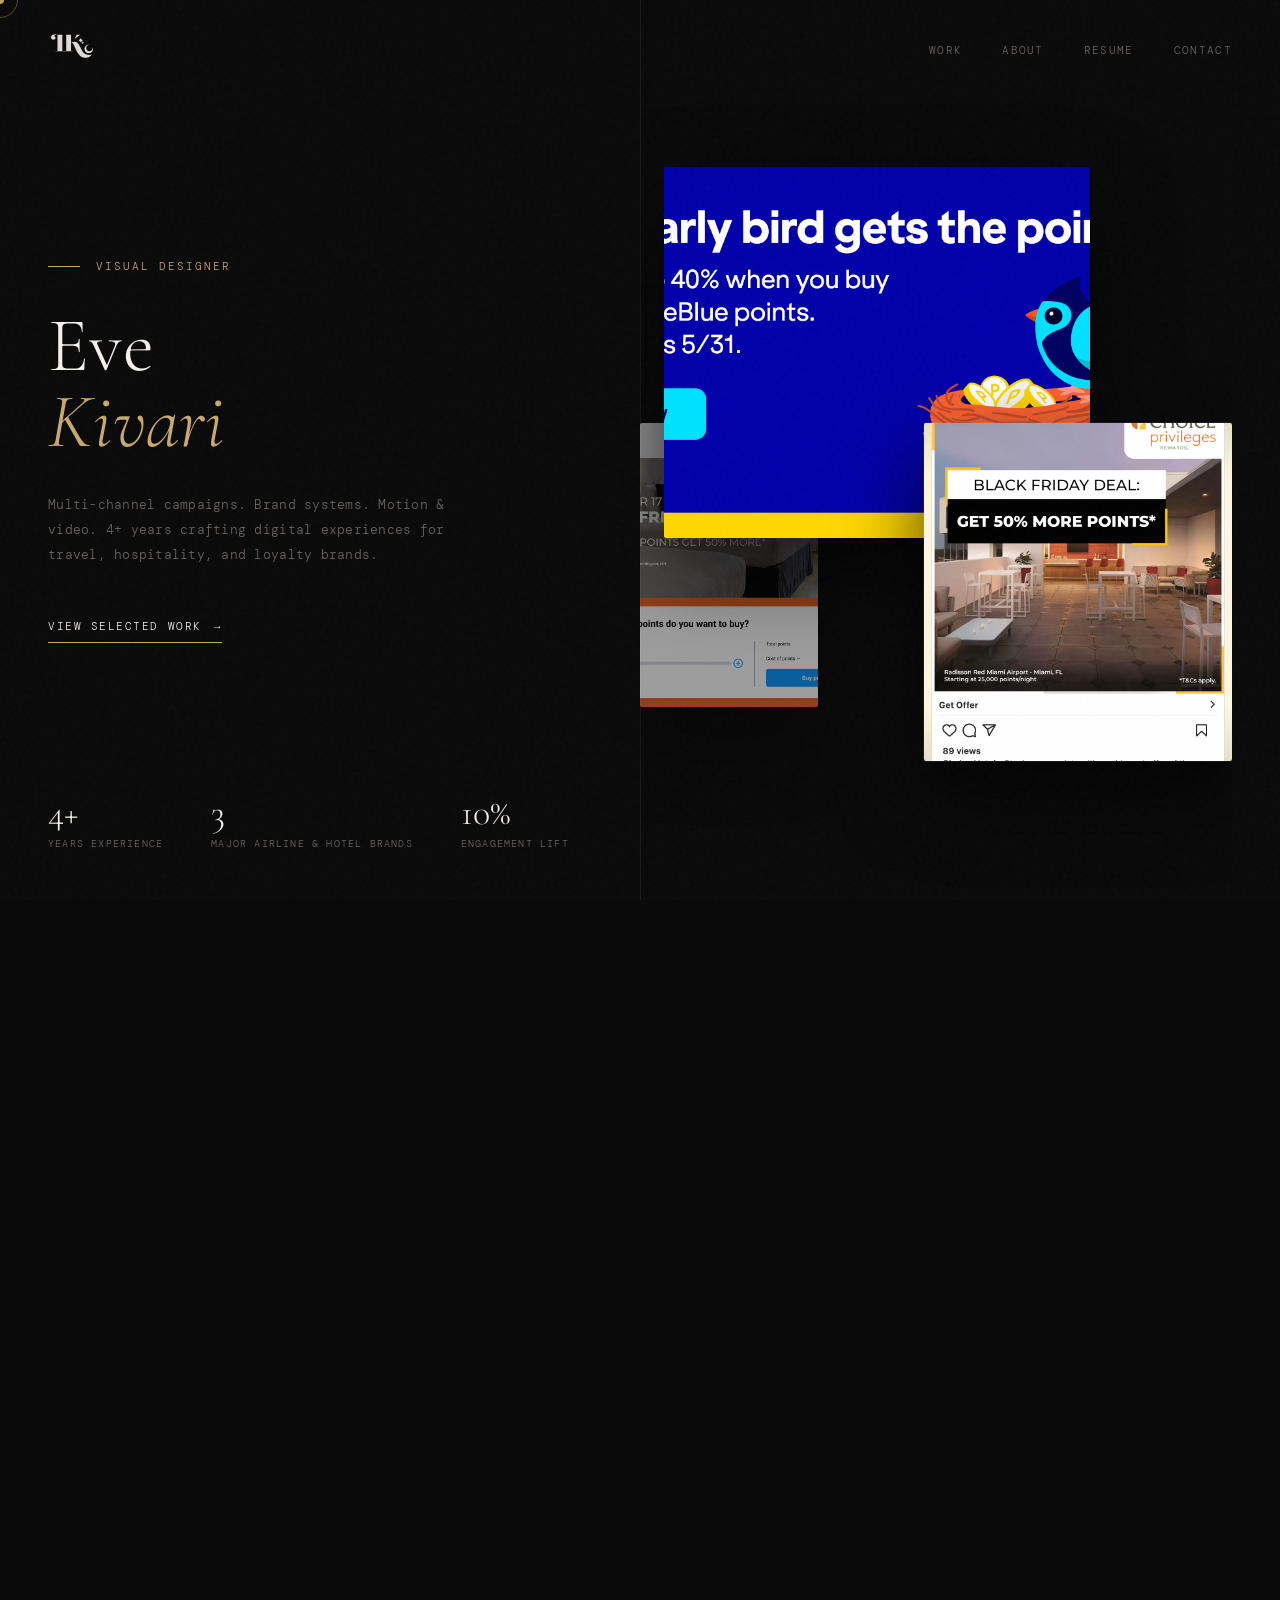
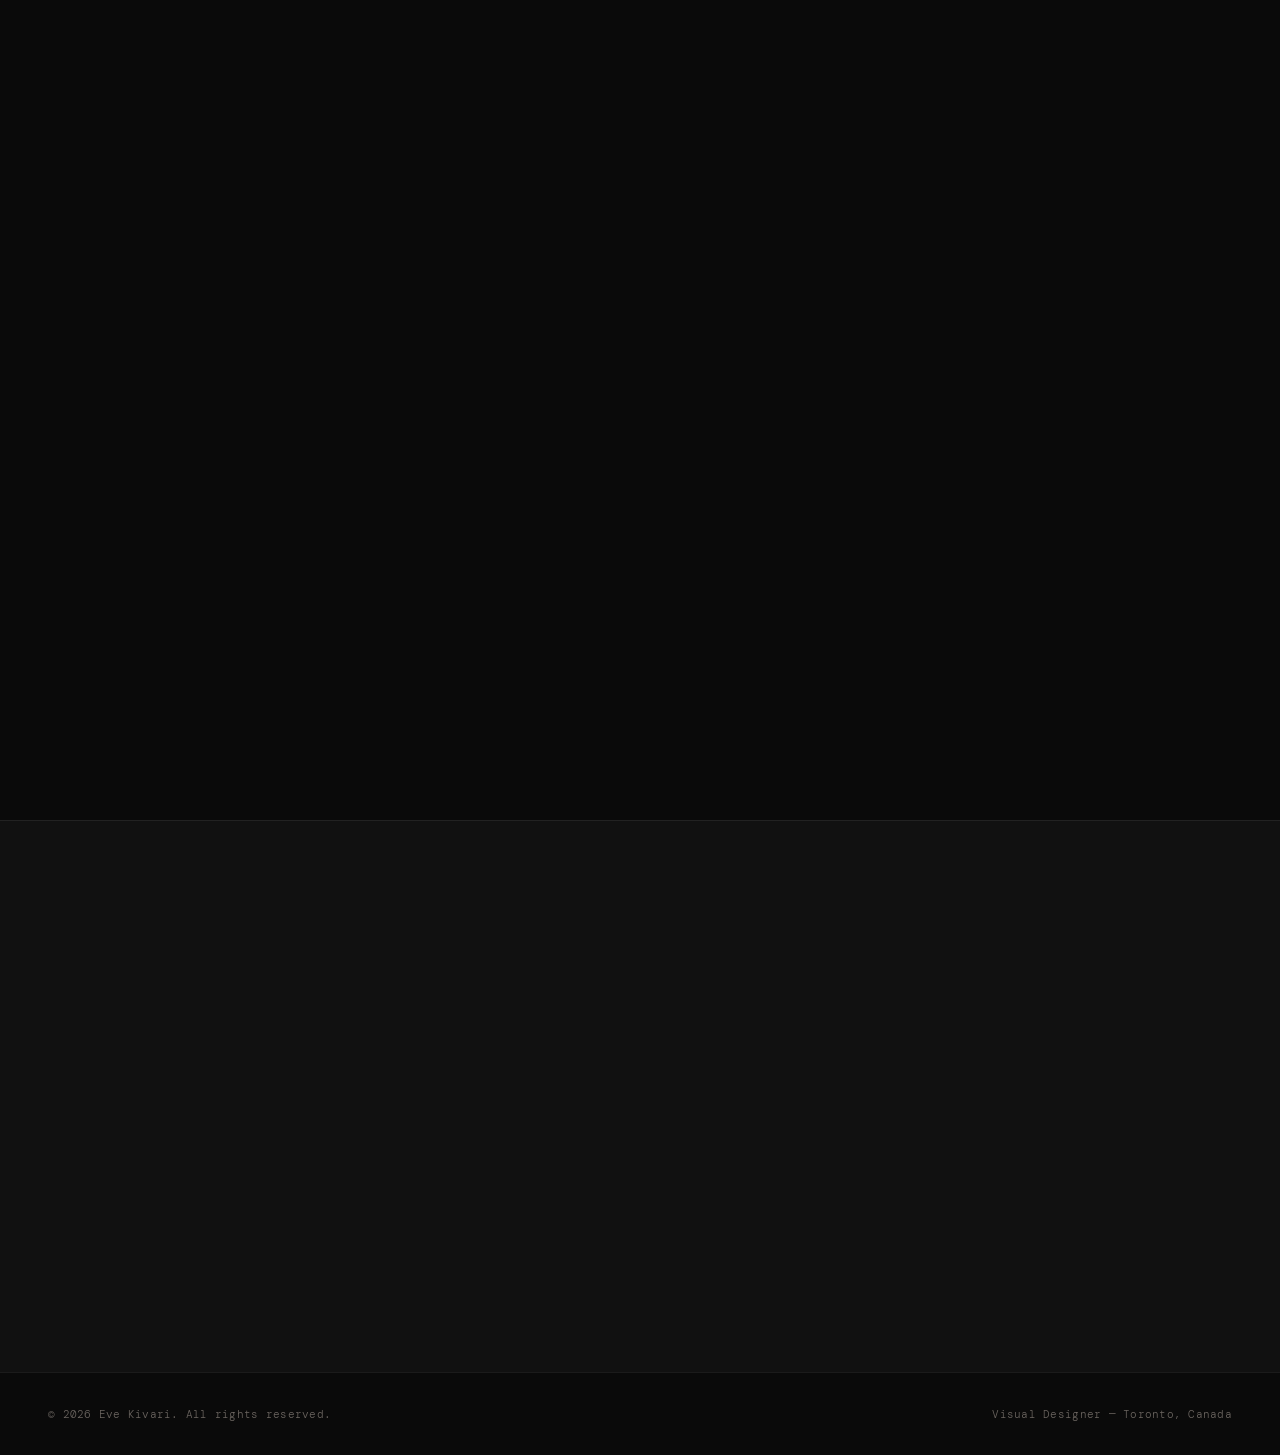
==== index.html @ 000a3c20 "Add files via upload" ====
<!DOCTYPE html>
<html lang="en">
<head>
  <meta charset="UTF-8" />
  <meta name="viewport" content="width=device-width, initial-scale=1.0" />
  <title>Eve Kivari — Visual Designer</title>
  <link rel="preconnect" href="https://fonts.googleapis.com" />
  <link rel="preconnect" href="https://fonts.gstatic.com" crossorigin />
  <link href="https://fonts.googleapis.com/css2?family=Cormorant+Garamond:ital,wght@0,300;0,400;0,600;1,300;1,400&family=DM+Mono:wght@300;400&display=swap" rel="stylesheet" />

  <style>
    /* ── RESET & TOKENS ─────────────────────────────────── */
    *, *::before, *::after { box-sizing: border-box; margin: 0; padding: 0; }

    :root {
      --bg:        #0a0a0a;
      --surface:   #111111;
      --surface2:  #161616;
      --border:    rgba(255,255,255,0.07);
      --text:      #e8e2d9;
      --muted:     #6b6560;
      --accent:    #c9a96e;
      --accent2:   #7c9e8f;
      --white:     #f5f0eb;

      --f-display: 'Cormorant Garamond', Georgia, serif;
      --f-mono:    'DM Mono', monospace;

      --ease-out:  cubic-bezier(0.16, 1, 0.3, 1);
    }

    html { scroll-behavior: smooth; }

    body {
      background: var(--bg);
      color: var(--text);
      font-family: var(--f-mono);
      font-size: 13px;
      font-weight: 300;
      line-height: 1.7;
      letter-spacing: 0.02em;
      overflow-x: hidden;
      cursor: none;
    }

    /* ── CUSTOM CURSOR ──────────────────────────────────── */
    .cursor {
      position: fixed;
      width: 8px; height: 8px;
      background: var(--accent);
      border-radius: 50%;
      pointer-events: none;
      z-index: 9999;
      transform: translate(-50%, -50%);
      transition: transform 0.1s, width 0.3s var(--ease-out), height 0.3s var(--ease-out), background 0.3s;
      mix-blend-mode: difference;
    }
    .cursor-ring {
      position: fixed;
      width: 36px; height: 36px;
      border: 1px solid rgba(201,169,110,0.4);
      border-radius: 50%;
      pointer-events: none;
      z-index: 9998;
      transform: translate(-50%, -50%);
      transition: transform 0.18s var(--ease-out), width 0.4s var(--ease-out), height 0.4s var(--ease-out), opacity 0.3s;
    }
    body:has(a:hover) .cursor { width: 14px; height: 14px; }
    body:has(a:hover) .cursor-ring { width: 52px; height: 52px; opacity: 0.6; }

    /* ── NOISE OVERLAY ──────────────────────────────────── */
    body::before {
      content: '';
      position: fixed;
      inset: 0;
      background-image: url("data:image/svg+xml,%3Csvg viewBox='0 0 256 256' xmlns='http://www.w3.org/2000/svg'%3E%3Cfilter id='noise'%3E%3CfeTurbulence type='fractalNoise' baseFrequency='0.9' numOctaves='4' stitchTiles='stitch'/%3E%3C/filter%3E%3Crect width='100%25' height='100%25' filter='url(%23noise)' opacity='1'/%3E%3C/svg%3E");
      opacity: 0.025;
      pointer-events: none;
      z-index: 9990;
    }

    /* ── NAV ────────────────────────────────────────────── */
    nav {
      position: fixed;
      top: 0; left: 0; right: 0;
      z-index: 100;
      display: flex;
      align-items: center;
      justify-content: space-between;
      padding: 28px 48px;
      mix-blend-mode: normal;
      transition: background 0.4s, padding 0.4s;
    }
    nav.scrolled {
      background: rgba(10,10,10,0.9);
      backdrop-filter: blur(12px);
      padding: 18px 48px;
      border-bottom: 1px solid var(--border);
    }

    .nav-logo svg {
      height: 36px;
      width: auto;
      fill: var(--white);
      opacity: 0.9;
      transition: opacity 0.3s;
    }
    .nav-logo:hover svg { opacity: 1; }

    .nav-links {
      display: flex;
      gap: 40px;
      list-style: none;
    }
    .nav-links a {
      color: var(--muted);
      text-decoration: none;
      font-size: 11px;
      letter-spacing: 0.12em;
      text-transform: uppercase;
      transition: color 0.3s;
    }
    .nav-links a:hover { color: var(--white); }

    /* ── HERO ───────────────────────────────────────────── */
    #hero {
      min-height: 100vh;
      display: grid;
      grid-template-columns: 1fr 1fr;
      align-items: center;
      padding: 0 48px;
      position: relative;
      overflow: hidden;
    }

    .hero-bg-line {
      position: absolute;
      top: 0; bottom: 0;
      left: 50%;
      width: 1px;
      background: var(--border);
    }

    .hero-left {
      padding-right: 80px;
      opacity: 0;
      transform: translateY(30px);
      animation: fadeUp 1s var(--ease-out) 0.3s forwards;
    }

    .hero-eyebrow {
      font-size: 11px;
      letter-spacing: 0.18em;
      text-transform: uppercase;
      color: var(--accent);
      margin-bottom: 32px;
      display: flex;
      align-items: center;
      gap: 16px;
    }
    .hero-eyebrow::before {
      content: '';
      display: block;
      width: 32px;
      height: 1px;
      background: var(--accent);
    }

    h1 {
      font-family: var(--f-display);
      font-size: clamp(56px, 6vw, 88px);
      font-weight: 300;
      line-height: 1.0;
      color: var(--white);
      margin-bottom: 32px;
    }
    h1 em {
      font-style: italic;
      color: var(--accent);
    }

    .hero-desc {
      color: var(--muted);
      max-width: 400px;
      line-height: 1.9;
      margin-bottom: 48px;
    }

    .hero-cta {
      display: inline-flex;
      align-items: center;
      gap: 12px;
      color: var(--white);
      text-decoration: none;
      font-size: 11px;
      letter-spacing: 0.14em;
      text-transform: uppercase;
      border-bottom: 1px solid var(--accent);
      padding-bottom: 6px;
      transition: gap 0.3s, color 0.3s;
    }
    .hero-cta:hover { gap: 20px; color: var(--accent); }
    .hero-cta::after { content: '→'; }

    .hero-right {
      position: relative;
      height: 100vh;
      display: flex;
      align-items: center;
      justify-content: center;
      overflow: hidden;
      opacity: 0;
      animation: fadeIn 1.4s var(--ease-out) 0.6s forwards;
    }

    .hero-image-stack {
      position: relative;
      width: 100%;
      height: 75vh;
    }
    .hero-image-stack img {
      position: absolute;
      border-radius: 2px;
      object-fit: cover;
      box-shadow: 0 32px 80px rgba(0,0,0,0.7);
    }
    .hero-img-1 {
      width: 72%;
      height: 55%;
      top: 8%;
      left: 4%;
      z-index: 2;
    }
    .hero-img-2 {
      width: 52%;
      height: 50%;
      bottom: 4%;
      right: 0;
      z-index: 3;
      outline: 1px solid var(--border);
    }
    .hero-img-3 {
      width: 30%;
      height: 42%;
      bottom: 12%;
      left: 0;
      z-index: 1;
      opacity: 0.6;
    }

    .hero-stat {
      position: absolute;
      bottom: 48px;
      left: 48px;
      display: flex;
      gap: 48px;
      opacity: 0;
      animation: fadeUp 1s var(--ease-out) 1s forwards;
    }
    .stat-item {}
    .stat-num {
      font-family: var(--f-display);
      font-size: 36px;
      font-weight: 300;
      color: var(--white);
      line-height: 1;
    }
    .stat-label {
      font-size: 10px;
      letter-spacing: 0.12em;
      text-transform: uppercase;
      color: var(--muted);
      margin-top: 4px;
    }

    /* ── SECTION BASE ───────────────────────────────────── */
    section { padding: 120px 48px; }

    .section-header {
      display: flex;
      align-items: baseline;
      gap: 24px;
      margin-bottom: 80px;
    }
    .section-num {
      font-size: 11px;
      color: var(--accent);
      letter-spacing: 0.12em;
    }
    h2 {
      font-family: var(--f-display);
      font-size: clamp(36px, 4vw, 56px);
      font-weight: 300;
      color: var(--white);
      line-height: 1.1;
    }
    h2 em { font-style: italic; color: var(--muted); }

    /* ── WORK ───────────────────────────────────────────── */
    #work { background: var(--bg); }

    .project-grid {
      display: flex;
      flex-direction: column;
      gap: 2px;
    }

    .project-item {
      display: grid;
      grid-template-columns: 1fr 1fr;
      min-height: 85vh;
      position: relative;
      overflow: hidden;
      border: 1px solid var(--border);
      border-radius: 3px;
      background: var(--surface);
      transition: border-color 0.4s;
    }
    .project-item:hover { border-color: rgba(201,169,110,0.2); }
    .project-item.reverse { direction: rtl; }
    .project-item.reverse > * { direction: ltr; }

    .project-media {
      position: relative;
      overflow: hidden;
      background: #0d0d0d;
    }

    .project-media-inner {
      position: absolute;
      inset: 0;
      display: grid;
      grid-template-columns: 1fr 1fr;
      grid-template-rows: 1fr 1fr;
      gap: 2px;
      padding: 2px;
      transition: transform 0.8s var(--ease-out);
    }
    .project-item:hover .project-media-inner { transform: scale(1.02); }

    .project-media-inner img,
    .project-media-inner video {
      width: 100%;
      height: 100%;
      object-fit: cover;
      display: block;
    }

    .media-span {
      grid-column: span 2;
    }
    .media-tall {
      grid-row: span 2;
    }

    .project-info {
      padding: 64px;
      display: flex;
      flex-direction: column;
      justify-content: center;
    }

    .project-tag {
      font-size: 10px;
      letter-spacing: 0.16em;
      text-transform: uppercase;
      color: var(--accent);
      margin-bottom: 24px;
      display: flex;
      align-items: center;
      gap: 12px;
    }
    .project-tag::before {
      content: '';
      width: 20px;
      height: 1px;
      background: var(--accent);
    }

    h3 {
      font-family: var(--f-display);
      font-size: clamp(32px, 3.5vw, 52px);
      font-weight: 300;
      color: var(--white);
      line-height: 1.1;
      margin-bottom: 8px;
    }
    h3 em { font-style: italic; }

    .project-client {
      font-size: 11px;
      color: var(--muted);
      letter-spacing: 0.1em;
      text-transform: uppercase;
      margin-bottom: 32px;
    }

    .project-desc {
      color: var(--muted);
      line-height: 2;
      margin-bottom: 40px;
      max-width: 480px;
    }

    .project-pills {
      display: flex;
      flex-wrap: wrap;
      gap: 8px;
      margin-bottom: 40px;
    }
    .pill {
      font-size: 10px;
      letter-spacing: 0.1em;
      text-transform: uppercase;
      padding: 6px 14px;
      border: 1px solid var(--border);
      border-radius: 100px;
      color: var(--muted);
    }

    .project-result {
      display: inline-block;
      padding: 18px 24px;
      background: rgba(201,169,110,0.06);
      border-left: 2px solid var(--accent);
      border-radius: 0 2px 2px 0;
    }
    .project-result-num {
      font-family: var(--f-display);
      font-size: 28px;
      font-weight: 300;
      color: var(--accent);
      line-height: 1;
    }
    .project-result-label {
      font-size: 10px;
      letter-spacing: 0.1em;
      text-transform: uppercase;
      color: var(--muted);
      margin-top: 4px;
    }

    /* Video project layout */
    .project-item.video-project .project-media-inner {
      grid-template-columns: 1fr;
      grid-template-rows: 1fr;
    }
    .project-item.video-project video {
      width: 100%;
      height: 100%;
      object-fit: cover;
    }

    /* ── ABOUT ──────────────────────────────────────────── */
    #about {
      background: var(--surface);
      border-top: 1px solid var(--border);
      border-bottom: 1px solid var(--border);
    }

    .about-grid {
      display: grid;
      grid-template-columns: 1fr 1fr;
      gap: 80px;
      align-items: start;
    }

    .about-text p {
      color: var(--muted);
      line-height: 2.1;
      margin-bottom: 20px;
    }
    .about-text p:first-of-type {
      font-family: var(--f-display);
      font-size: 22px;
      font-weight: 300;
      color: var(--text);
      line-height: 1.7;
    }

    .about-right {}

    .skills-grid {
      display: grid;
      grid-template-columns: 1fr 1fr;
      gap: 1px;
      border: 1px solid var(--border);
      border-radius: 3px;
      overflow: hidden;
      margin-bottom: 48px;
    }
    .skill-cell {
      padding: 20px 24px;
      background: var(--surface2);
      font-size: 11px;
      letter-spacing: 0.08em;
      color: var(--muted);
      border-right: 1px solid var(--border);
      border-bottom: 1px solid var(--border);
      transition: background 0.3s, color 0.3s;
    }
    .skill-cell:hover { background: var(--bg); color: var(--text); }
    .skill-cell strong {
      display: block;
      color: var(--text);
      margin-bottom: 4px;
      font-weight: 400;
    }

    .contact-strip {
      padding: 32px;
      background: var(--surface2);
      border: 1px solid var(--border);
      border-radius: 3px;
      display: flex;
      align-items: center;
      justify-content: space-between;
    }
    .contact-strip-label {
      font-size: 10px;
      letter-spacing: 0.14em;
      text-transform: uppercase;
      color: var(--muted);
      margin-bottom: 6px;
    }
    .contact-strip-value {
      color: var(--white);
      font-size: 13px;
    }
    .contact-strip a {
      color: var(--accent);
      text-decoration: none;
      font-size: 11px;
      letter-spacing: 0.1em;
      text-transform: uppercase;
      border-bottom: 1px solid transparent;
      transition: border-color 0.3s;
    }
    .contact-strip a:hover { border-color: var(--accent); }

    /* ── RESUME ─────────────────────────────────────────── */
    #resume {
      background: var(--bg);
    }

    .resume-grid {
      display: grid;
      grid-template-columns: 1fr 2fr;
      gap: 80px;
    }

    .resume-sidebar {}
    .resume-sidebar-section {
      margin-bottom: 48px;
    }
    .resume-sidebar-title {
      font-size: 10px;
      letter-spacing: 0.16em;
      text-transform: uppercase;
      color: var(--accent);
      margin-bottom: 20px;
      padding-bottom: 12px;
      border-bottom: 1px solid var(--border);
    }
    .resume-skill-list {
      list-style: none;
      display: flex;
      flex-direction: column;
      gap: 10px;
    }
    .resume-skill-list li {
      color: var(--muted);
      font-size: 12px;
      display: flex;
      align-items: center;
      gap: 12px;
    }
    .resume-skill-list li::before {
      content: '';
      width: 16px;
      height: 1px;
      background: var(--border);
      flex-shrink: 0;
    }

    .resume-main {}
    .resume-job {
      padding-bottom: 48px;
      margin-bottom: 48px;
      border-bottom: 1px solid var(--border);
    }
    .resume-job:last-child {
      border-bottom: none;
      margin-bottom: 0;
    }
    .resume-job-header {
      display: flex;
      justify-content: space-between;
      align-items: baseline;
      margin-bottom: 6px;
    }
    .resume-company {
      font-family: var(--f-display);
      font-size: 22px;
      font-weight: 300;
      color: var(--white);
    }
    .resume-date {
      font-size: 10px;
      color: var(--muted);
      letter-spacing: 0.1em;
    }
    .resume-role {
      font-size: 11px;
      letter-spacing: 0.1em;
      text-transform: uppercase;
      color: var(--accent);
      margin-bottom: 20px;
    }
    .resume-bullets {
      list-style: none;
      display: flex;
      flex-direction: column;
      gap: 10px;
    }
    .resume-bullets li {
      color: var(--muted);
      padding-left: 20px;
      position: relative;
      line-height: 1.8;
    }
    .resume-bullets li::before {
      content: '—';
      position: absolute;
      left: 0;
      color: var(--border);
    }

    /* ── CONTACT ────────────────────────────────────────── */
    #contact {
      background: var(--surface);
      border-top: 1px solid var(--border);
      text-align: center;
    }

    .contact-heading {
      font-family: var(--f-display);
      font-size: clamp(48px, 6vw, 96px);
      font-weight: 300;
      color: var(--white);
      line-height: 1.0;
      margin-bottom: 16px;
    }
    .contact-heading em {
      font-style: italic;
      color: var(--muted);
    }

    .contact-sub {
      color: var(--muted);
      margin-bottom: 56px;
      max-width: 480px;
      margin-left: auto;
      margin-right: auto;
    }

    .contact-email-btn {
      display: inline-flex;
      align-items: center;
      gap: 16px;
      padding: 20px 48px;
      background: transparent;
      border: 1px solid var(--border);
      border-radius: 2px;
      color: var(--white);
      text-decoration: none;
      font-family: var(--f-mono);
      font-size: 12px;
      letter-spacing: 0.12em;
      text-transform: uppercase;
      transition: background 0.3s, border-color 0.3s, gap 0.3s;
    }
    .contact-email-btn:hover {
      background: rgba(201,169,110,0.06);
      border-color: var(--accent);
      gap: 24px;
    }
    .contact-email-btn::after { content: '→'; color: var(--accent); }

    /* ── FOOTER ─────────────────────────────────────────── */
    footer {
      padding: 32px 48px;
      border-top: 1px solid var(--border);
      display: flex;
      align-items: center;
      justify-content: space-between;
    }
    footer p {
      font-size: 11px;
      color: var(--muted);
    }

    /* ── SCROLL REVEAL ──────────────────────────────────── */
    .reveal {
      opacity: 0;
      transform: translateY(24px);
      transition: opacity 0.8s var(--ease-out), transform 0.8s var(--ease-out);
    }
    .reveal.visible {
      opacity: 1;
      transform: none;
    }
    .reveal-delay-1 { transition-delay: 0.1s; }
    .reveal-delay-2 { transition-delay: 0.2s; }
    .reveal-delay-3 { transition-delay: 0.3s; }

    /* ── KEYFRAMES ──────────────────────────────────────── */
    @keyframes fadeUp {
      to { opacity: 1; transform: translateY(0); }
    }
    @keyframes fadeIn {
      to { opacity: 1; }
    }

    /* ── RESPONSIVE ─────────────────────────────────────── */
    @media (max-width: 900px) {
      nav { padding: 20px 24px; }
      nav.scrolled { padding: 14px 24px; }
      #hero { grid-template-columns: 1fr; padding: 120px 24px 60px; gap: 60px; }
      .hero-bg-line { display: none; }
      .hero-left { padding-right: 0; }
      .hero-right { height: 50vh; }
      .hero-stat { left: 24px; bottom: 24px; }
      section { padding: 80px 24px; }
      .project-item,
      .project-item.reverse { grid-template-columns: 1fr; direction: ltr; }
      .project-media { min-height: 50vw; }
      .project-info { padding: 40px 24px; }
      .about-grid { grid-template-columns: 1fr; gap: 48px; }
      .resume-grid { grid-template-columns: 1fr; gap: 48px; }
      footer { flex-direction: column; gap: 12px; text-align: center; }
    }
  </style>
</head>
<body>

  <!-- Cursor -->
  <div class="cursor" id="cursor"></div>
  <div class="cursor-ring" id="cursorRing"></div>

  <!-- Nav -->
  <nav id="nav">
    <a class="nav-logo" href="#hero" aria-label="Eve Kivari">
      <svg viewBox="0 0 1024 768" xmlns="http://www.w3.org/2000/svg">
        <path d="M157.55,495.15v-2.51h44.76V151.15l60.1-6.04v-.5c-32.94-4.02-51.3-6.29-67.9-6.29-35.96,0-54.06,10.56-54.06,33.45,0,15.09,11.57,26.15,23.64,31.18-1.51,31.68-25.65,46.27-50.8,46.27s-49.79-18.86-49.79-49.54c0-47.78,47.28-66.14,97.07-66.14s100.08,9.56,118.19,9.56h71.92v2.51h-44.76v347.02h44.76v2.51h-193.13Z"/>
        <path d="M941.87,553.48c-24.89,45.77-68.4,80.97-136.55,80.97-214.25,0-225.57-321.12-297.49-321.12-4.89,0-10.57,1.38-16.34,4.3v174.99h39.73v2.51h-188.1v-2.51h44.76V145.6h-44.76v-2.51h188.1v2.51h-39.73v169.93c1.39-.91,2.81-1.78,4.24-2.62l73.45-82.3,41.24-85-36.21-.5,73.68-2.01,76.19.5-36.21,2.01-115.42,85-76.38,82.1c26.14-15.24,57.79-19.74,76.37-19.74,127.49,0,115.67,281.39,303.02,281.39,23.14,0,51.3-4.28,64.63-21.63l1.77.74Z"/>
        <path d="M778.17,441.37c2.66-34.41,22.98-64.73,54.88-78.6,16.23-7.06,36.7-9.88,54.11-5.88.81.19,2.36,0,2.18,1.09-33.14-3.45-64.99,19.77-72.64,52.06-13.91,58.75,47.36,106.17,100.45,77.05,30.23-16.58,42.95-52.84,31.44-85.22l4.51,8.28c28.41,68.1-29.07,139.51-101.94,125.34-40.22-7.82-70.19-43.19-72.99-83.89v-10.24Z"/>
        <g>
          <path d="M696.57,219.96c1.99-.38,4.73.49,6.11,2.01,4.78,5.29,8.2,18.02,13.36,23.86l23.09,12.72c2.89,2.38,2.6,7.68-.28,10.05-5.87,4.84-17.2,7.98-23.47,13.05-3.06,4.12-11.05,23.18-14.6,24.72-1.89.81-4.09.82-5.97,0-3.88-1.69-10.75-19.94-14.89-24.43-4.3-4.67-23.14-11.42-24.78-15.24-1.05-2.44-1.03-6.5,1.33-8.15l23.44-13.08c4.72-6.1,8.03-17.56,12.72-23.09.9-1.07,2.61-2.17,3.94-2.43Z"/>
          <path d="M750.32,326.08c-3.04,2.72-6.45,16.74-11.53,15.59-3.89-.88-7.12-12.38-10.42-15.49-3.78-3.56-17.31-6.05-14.32-12.8.89-2.01,12.12-6.02,14.64-8.58,2.89-2.94,5.42-11.75,7.74-14.02,6.08-5.98,10.81,11.19,14.35,14.41,3.44,3.13,16.33,6.37,14.67,11.77-.89,2.87-12.63,6.9-15.13,9.13Z"/>
        </g>
      </svg>
    </a>
    <ul class="nav-links">
      <li><a href="#work">Work</a></li>
      <li><a href="#about">About</a></li>
      <li><a href="#resume">Resume</a></li>
      <li><a href="#contact">Contact</a></li>
    </ul>
  </nav>

  <!-- Hero -->
  <section id="hero">
    <div class="hero-bg-line"></div>

    <div class="hero-left">
      <p class="hero-eyebrow">Visual Designer</p>
      <h1>Eve<br><em>Kivari</em></h1>
      <p class="hero-desc">
        Multi-channel campaigns. Brand systems. Motion &amp; video.
        4+ years crafting digital experiences for travel, hospitality,
        and loyalty brands.
      </p>
      <a class="hero-cta" href="#work">View selected work</a>
    </div>

    <div class="hero-right">
      <div class="hero-image-stack">
        <img class="hero-img-1" src="assets/images/jetblue/email-1.png" alt="JetBlue campaign" />
        <img class="hero-img-2" src="assets/images/choice/social-ig-1.png" alt="Choice Hotels social" />
        <img class="hero-img-3" src="assets/images/choice/storefront-desktop.png" alt="Choice Hotels storefront" />
      </div>
    </div>

    <div class="hero-stat">
      <div class="stat-item">
        <div class="stat-num">4+</div>
        <div class="stat-label">Years experience</div>
      </div>
      <div class="stat-item">
        <div class="stat-num">3</div>
        <div class="stat-label">Major airline &amp; hotel brands</div>
      </div>
      <div class="stat-item">
        <div class="stat-num">10%</div>
        <div class="stat-label">Engagement lift</div>
      </div>
    </div>
  </section>

  <!-- Work -->
  <section id="work">
    <div class="section-header reveal">
      <span class="section-num">01</span>
      <h2>Selected <em>work</em></h2>
    </div>

    <div class="project-grid">

      <!-- JetBlue -->
      <article class="project-item reveal">
        <div class="project-media">
          <div class="project-media-inner">
            <img class="media-span" src="assets/images/jetblue/email-1.png" alt="JetBlue email campaign - early bird" />
            <img src="assets/images/jetblue/display-1.jpg" alt="JetBlue display ad" />
            <img src="assets/images/jetblue/email-2.png" alt="JetBlue email banner" />
          </div>
        </div>
        <div class="project-info">
          <p class="project-tag">Multi-channel campaign</p>
          <h3>JetBlue <em>Airlines</em></h3>
          <p class="project-client">Rebrand campaign — Email · Display · Storefront</p>
          <p class="project-desc">
            JetBlue had just rebranded and needed a full campaign suite that lived up to their updated visual identity.
            I audited their existing email creative and brand guidelines to identify their visual language — 
            flat 2D illustration — then explored two directions: a minimal single-illustration approach and a 
            fully illustrated aspirational background. The client chose the aspirational route. That illustrated 
            environment became the consistent thread across all formats.
          </p>
          <div class="project-pills">
            <span class="pill">Illustration</span>
            <span class="pill">Email</span>
            <span class="pill">Display Ads</span>
            <span class="pill">Brand interpretation</span>
            <span class="pill">Multi-format production</span>
          </div>
          <div class="project-result">
            <div class="project-result-num">R6</div>
            <div class="project-result-label">Final approved after 6 rounds</div>
          </div>
        </div>
      </article>

      <!-- United Airlines -->
      <article class="project-item reverse video-project reveal reveal-delay-1">
        <div class="project-media">
          <div class="project-media-inner">
            <video autoplay muted loop playsinline>
              <source src="assets/united-ad.mp4" type="video/mp4" />
            </video>
          </div>
        </div>
        <div class="project-info">
          <p class="project-tag">Video · Motion</p>
          <h3>United <em>Airlines</em></h3>
          <p class="project-client">CTV &amp; YouTube Ad — After Effects · Premiere Pro</p>
          <p class="project-desc">
            I proposed video advertising as a new creative channel for the agency — and when United Airlines 
            agreed to pilot it, I owned the project end-to-end. Working from United's motion toolkit and 
            brand guidelines, I produced a 30-second ad in Premiere Pro and After Effects, built for both 
            YouTube and CTV formats. Logo animation was synced to the track's beat; a slow zoom on the 
            hero image created motion from a static asset. Copy pacing was calibrated for on-screen 
            read time across large-format TV viewing.
          </p>
          <div class="project-pills">
            <span class="pill">After Effects</span>
            <span class="pill">Premiere Pro</span>
            <span class="pill">CTV</span>
            <span class="pill">YouTube</span>
            <span class="pill">Motion design</span>
            <span class="pill">Channel strategy</span>
          </div>
          <div class="project-result">
            <div class="project-result-num">$100M+</div>
            <div class="project-result-label">Client revenue milestone</div>
          </div>
        </div>
      </article>

      <!-- Choice Hotels -->
      <article class="project-item reveal reveal-delay-2">
        <div class="project-media">
          <div class="project-media-inner">
            <img src="assets/images/choice/storefront-desktop.png" alt="Choice Hotels storefront" />
            <img src="assets/images/choice/social-ig-1.png" alt="Choice Hotels Instagram ad" />
            <img src="assets/images/choice/social-fb-1.png" alt="Choice Hotels Facebook ad" />
            <img src="assets/images/choice/ig-story.png" alt="Choice Hotels IG story" style="object-position: top;" />
          </div>
        </div>
        <div class="project-info">
          <p class="project-tag">Multi-channel campaign</p>
          <h3>Choice <em>Hotels</em></h3>
          <p class="project-client">Black Friday Campaign — Email · Social · Display · Storefront · Video</p>
          <p class="project-desc">
            Full-suite Black Friday campaign for Choice Privileges, delivered across every major digital 
            channel. The campaign spanned email banners, social ads (Instagram, Facebook, Pinterest, 
            IG Story), display units, storefront banners across desktop, tablet, and mobile, and a 
            YouTube promo video. Consistent visual language across all formats, built to adapt to 
            radically different aspect ratios and contexts while maintaining brand coherence.
          </p>
          <div class="project-pills">
            <span class="pill">Email</span>
            <span class="pill">Social</span>
            <span class="pill">Display</span>
            <span class="pill">Storefront</span>
            <span class="pill">YouTube</span>
            <span class="pill">Responsive layout</span>
          </div>
          <div class="project-result">
            <div class="project-result-num">10%</div>
            <div class="project-result-label">Engagement increase</div>
          </div>
        </div>
      </article>

    </div>
  </section>

  <!-- About -->
  <section id="about">
    <div class="section-header reveal">
      <span class="section-num">02</span>
      <h2>About <em>me</em></h2>
    </div>

    <div class="about-grid">
      <div class="about-text reveal">
        <p>
          I'm a visual designer who works across the full digital campaign stack — 
          from illustrated email banners to motion-designed video ads. 
          I'm comfortable owning a brief end to end, and equally comfortable 
          slotting into a larger creative team.
        </p>
        <p>
          My background is in-house at SaaS and loyalty platforms, working 
          with travel and hospitality clients including JetBlue, United Airlines, 
          and Choice Hotels. I'm now looking to bring that multi-channel 
          production experience into an agency environment.
        </p>
        <p>
          I studied Interactive Media Design at Durham College, which gave me 
          a technical foundation that bleeds into my design approach — I think 
          in formats, contexts, and constraints, not just aesthetics.
        </p>
      </div>

      <div class="about-right reveal reveal-delay-1">
        <div class="skills-grid">
          <div class="skill-cell">
            <strong>Figma</strong>
            Auto-layout, templates, systems
          </div>
          <div class="skill-cell">
            <strong>After Effects</strong>
            Motion, animation, logo work
          </div>
          <div class="skill-cell">
            <strong>Premiere Pro</strong>
            Video editing, CTV/YouTube
          </div>
          <div class="skill-cell">
            <strong>Design Systems</strong>
            Scalable templates, cross-team
          </div>
          <div class="skill-cell">
            <strong>Illustration</strong>
            2D, flat, brand-aligned
          </div>
          <div class="skill-cell">
            <strong>Accessibility</strong>
            WCAG-aware digital layouts
          </div>
        </div>

        <div class="contact-strip reveal reveal-delay-2">
          <div>
            <p class="contact-strip-label">Available for</p>
            <p class="contact-strip-value">Agency roles · Full-time</p>
          </div>
          <a href="/cdn-cgi/l/email-protection#29405f404c42405f485b4069465c5d45464642074a4644">Get in touch →</a>
        </div>
      </div>
    </div>
  </section>

  <!-- Resume -->
  <section id="resume">
    <div class="section-header reveal">
      <span class="section-num">03</span>
      <h2>Résumé</h2>
    </div>

    <div class="resume-grid">
      <div class="resume-sidebar reveal">
        <div class="resume-sidebar-section">
          <p class="resume-sidebar-title">Education</p>
          <ul class="resume-skill-list">
            <li>Durham College</li>
            <li>Interactive Media Design</li>
          </ul>
        </div>
        <div class="resume-sidebar-section">
          <p class="resume-sidebar-title">Tools</p>
          <ul class="resume-skill-list">
            <li>Figma</li>
            <li>After Effects</li>
            <li>Premiere Pro</li>
            <li>Photoshop</li>
            <li>Illustrator</li>
          </ul>
        </div>
        <div class="resume-sidebar-section">
          <p class="resume-sidebar-title">Capabilities</p>
          <ul class="resume-skill-list">
            <li>Design Systems</li>
            <li>Motion &amp; Video</li>
            <li>Illustration</li>
            <li>Email · Display · Social</li>
            <li>CTV Advertising</li>
            <li>Accessibility-aware design</li>
            <li>Cross-team collaboration</li>
          </ul>
        </div>
      </div>

      <div class="resume-main reveal reveal-delay-1">
        <div class="resume-job">
          <div class="resume-job-header">
            <span class="resume-company">Plusgrade</span>
            <span class="resume-date">Mar 2023 — Present</span>
          </div>
          <p class="resume-role">Visual Designer</p>
          <ul class="resume-bullets">
            <li>Owned visual direction for digital campaigns across email, paid, social, and web — maintaining brand consistency and accessibility across all formats</li>
            <li>Introduced video advertising as a new creative channel; contributed to a platinum client surpassing $100M in revenue</li>
            <li>Drove a 10% engagement lift on a Black Friday campaign through strong visual hierarchy and layout</li>
            <li>Built scalable Figma templates and design systems to streamline cross-team production</li>
          </ul>
        </div>

        <div class="resume-job">
          <div class="resume-job-header">
            <span class="resume-company">Points</span>
            <span class="resume-date">Sept 2022 — Feb 2023</span>
          </div>
          <p class="resume-role">Junior Digital Designer</p>
          <ul class="resume-bullets">
            <li>Expanded campaign asset suites with motion and video, strengthening storytelling across digital and paid channels</li>
            <li>Collaborated with design lead on B2B and SaaS campaign visuals across digital, social, and paid</li>
          </ul>
        </div>

        <div class="resume-job">
          <div class="resume-job-header">
            <span class="resume-company">Bluprnt Digital Media</span>
            <span class="resume-date">Apr 2022 — Sept 2022</span>
          </div>
          <p class="resume-role">Graphic Designer</p>
          <ul class="resume-bullets">
            <li>Redesigned a political campaign flyer distributed to 100,000+ residents, focused on print-ready layout clarity</li>
          </ul>
        </div>
      </div>
    </div>
  </section>

  <!-- Contact -->
  <section id="contact">
    <h2 class="contact-heading reveal">Let's<br><em>work together</em></h2>
    <p class="contact-sub reveal reveal-delay-1">
      Open to agency roles. Based in Canada. Open to remote.
    </p>
    <a class="contact-email-btn reveal reveal-delay-2" href="/cdn-cgi/l/email-protection#79100f101c12100f180b1039160c0d15161612571a1614">
      <span class="__cf_email__" data-cfemail="6f0619060a0406190e1d062f001a1b03000004410c0002">[email&#160;protected]</span>
    </a>
  </section>

  <!-- Footer -->
  <footer>
    <p>© 2026 Eve Kivari. All rights reserved.</p>
    <p>Visual Designer — Toronto, Canada</p>
  </footer>

  <script data-cfasync="false" src="/cdn-cgi/scripts/5c5dd728/cloudflare-static/email-decode.min.js"></script><script>
    // ── Cursor
    const cursor = document.getElementById('cursor');
    const ring = document.getElementById('cursorRing');
    let mx = 0, my = 0, rx = 0, ry = 0;

    document.addEventListener('mousemove', e => {
      mx = e.clientX; my = e.clientY;
      cursor.style.left = mx + 'px';
      cursor.style.top  = my + 'px';
    });

    (function animateRing() {
      rx += (mx - rx) * 0.12;
      ry += (my - ry) * 0.12;
      ring.style.left = rx + 'px';
      ring.style.top  = ry + 'px';
      requestAnimationFrame(animateRing);
    })();

    // ── Nav scroll
    const nav = document.getElementById('nav');
    window.addEventListener('scroll', () => {
      nav.classList.toggle('scrolled', window.scrollY > 60);
    });

    // ── Scroll reveal
    const reveals = document.querySelectorAll('.reveal');
    const observer = new Intersection
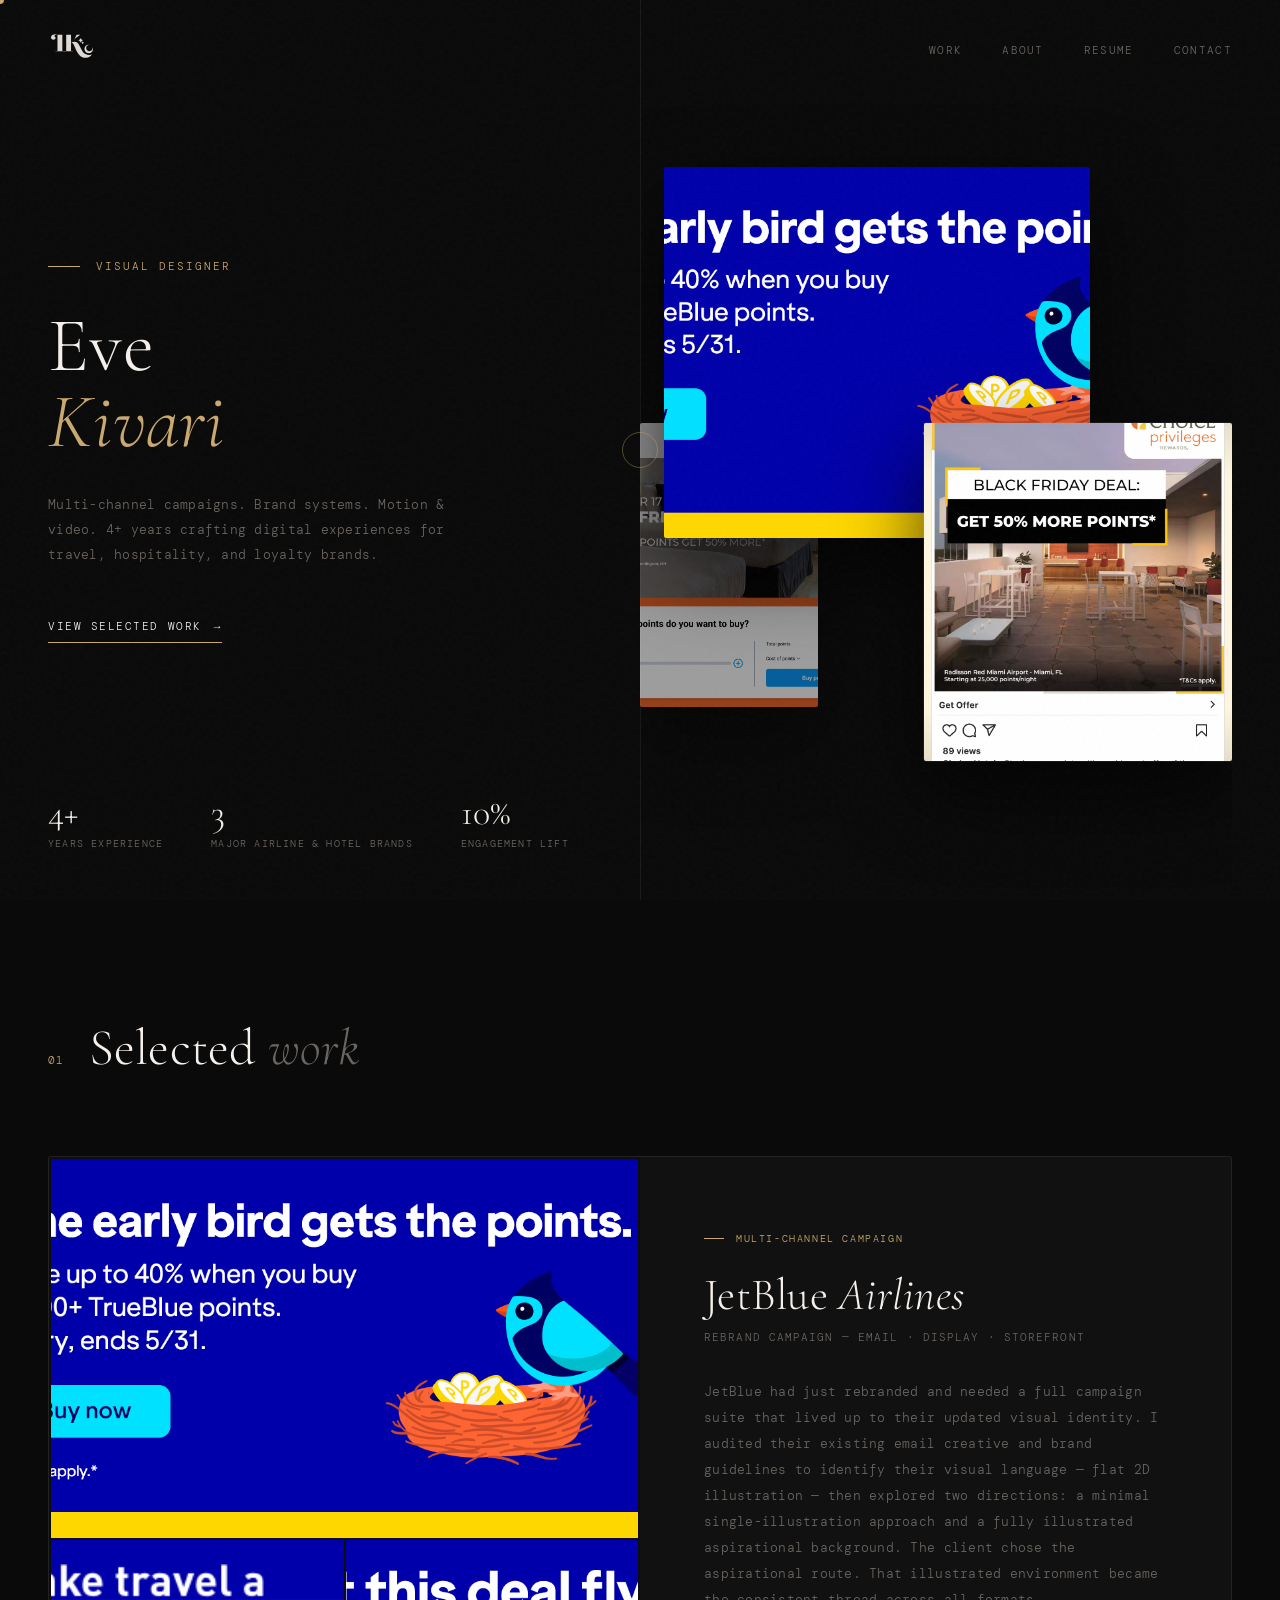
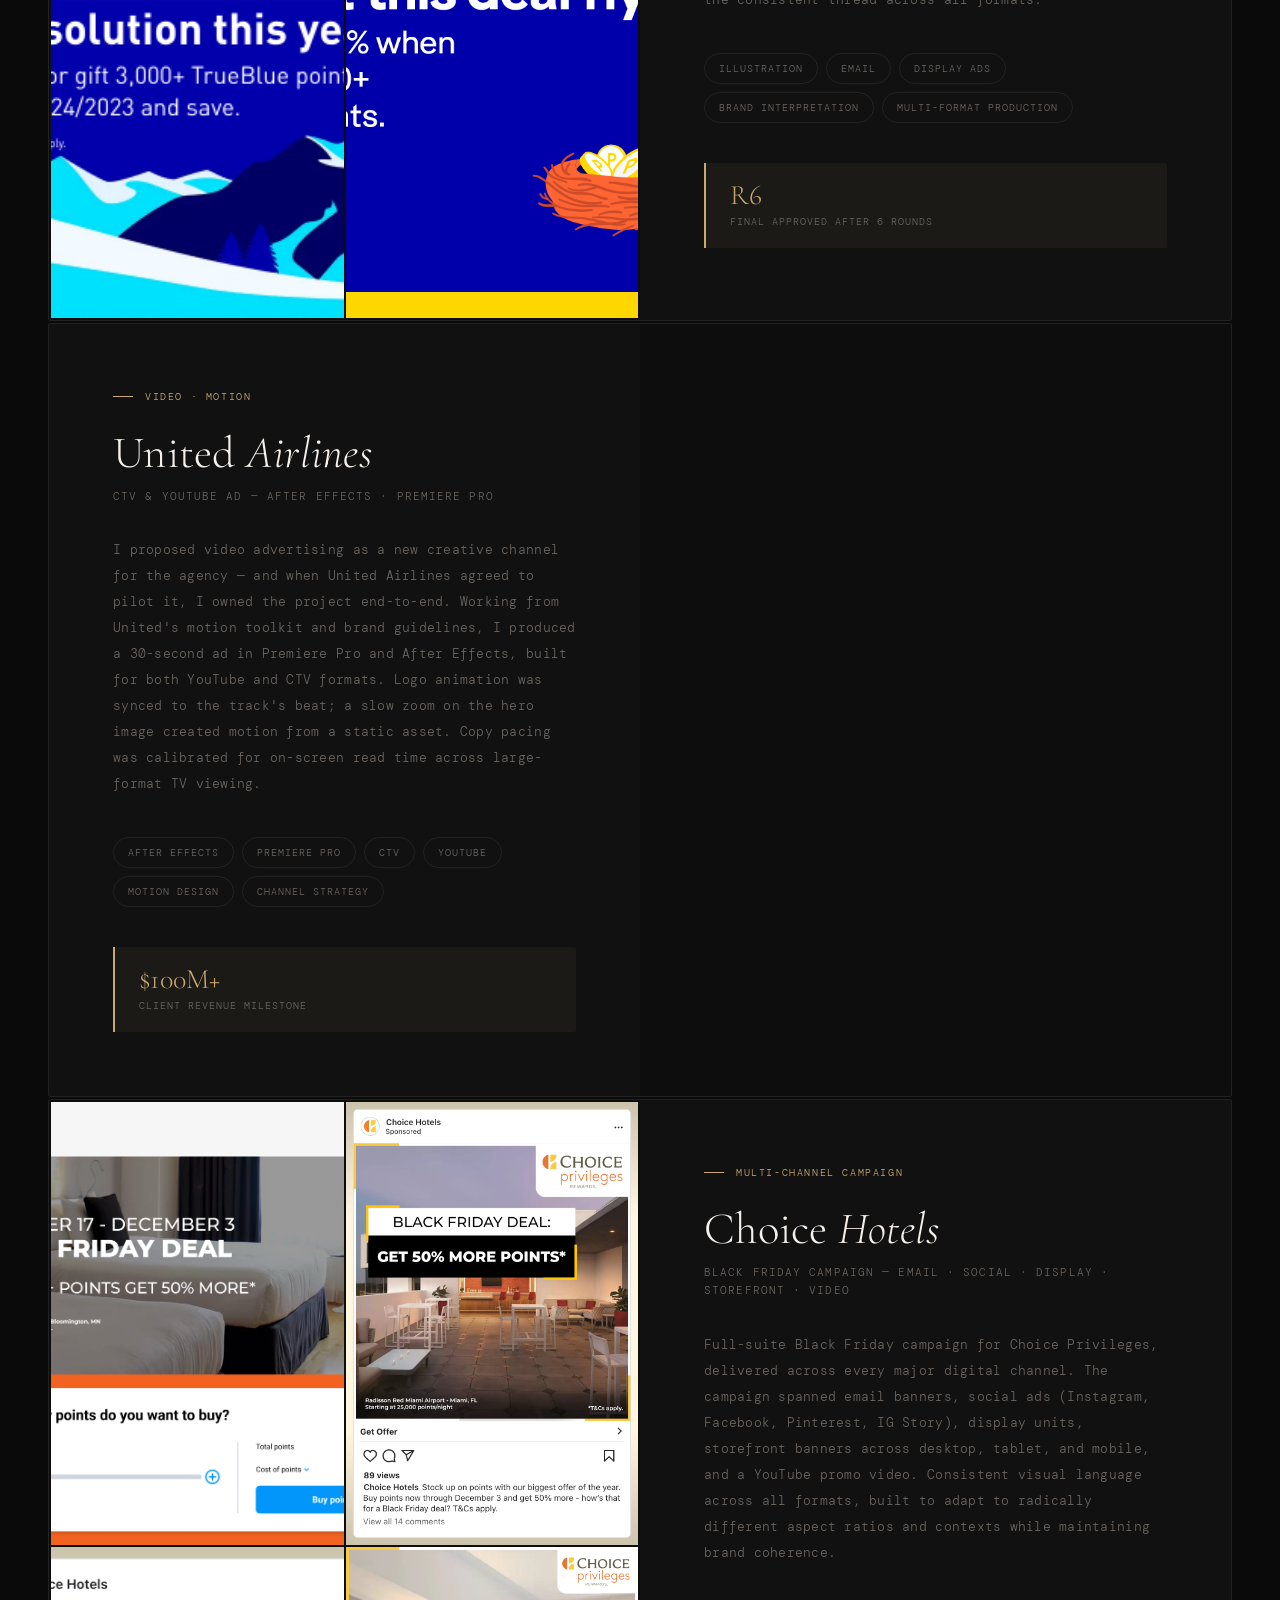
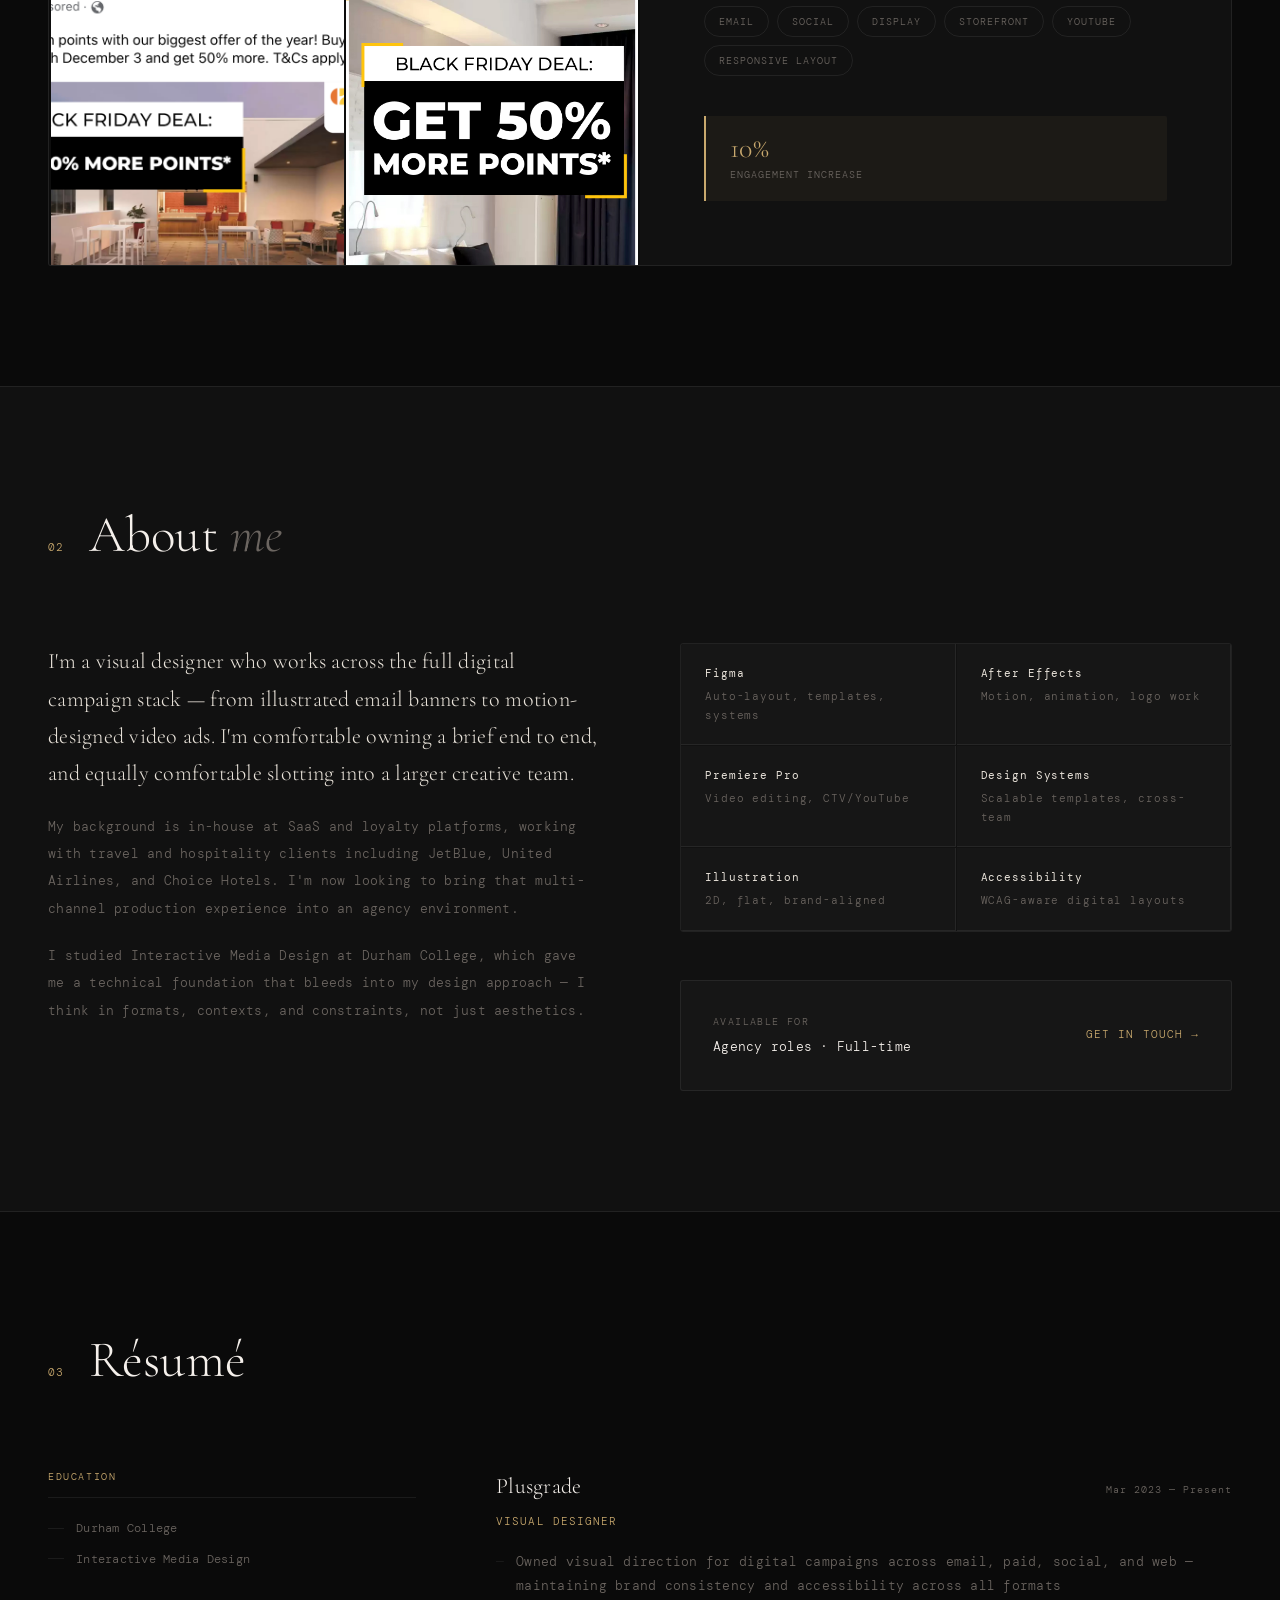
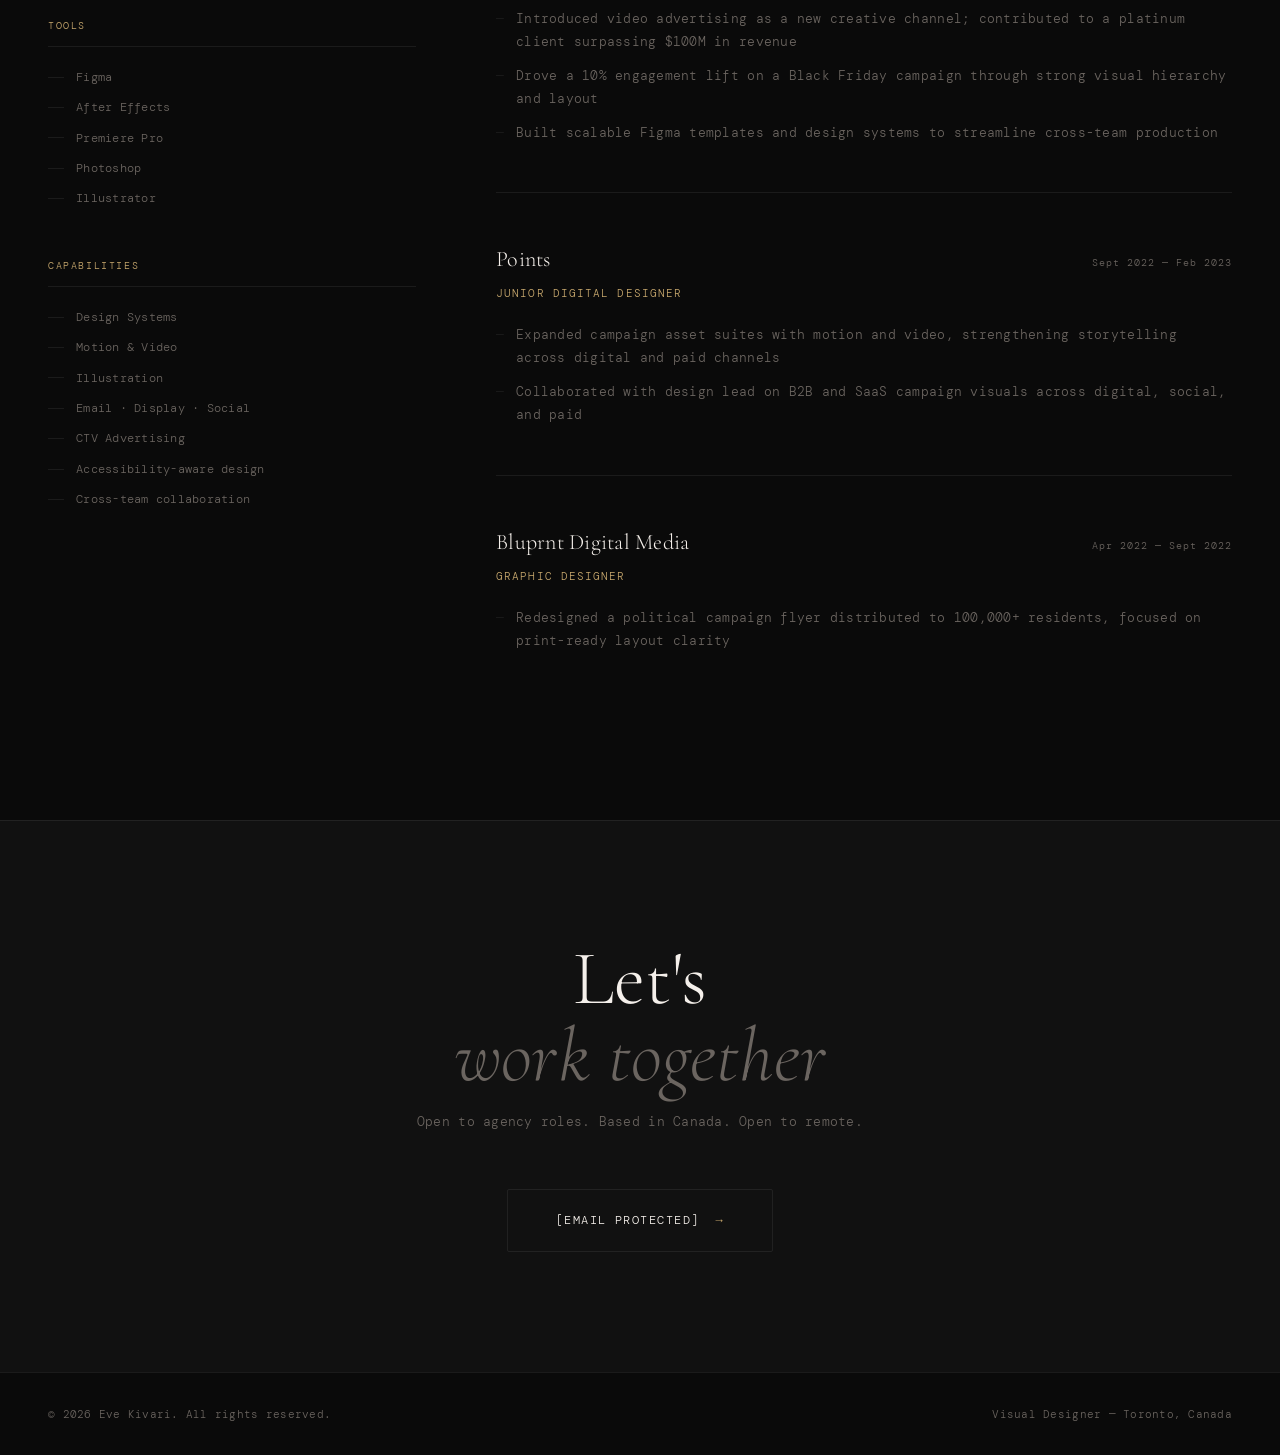
==== commit 2b3204ed: "Add files via upload" ====
--- a/index.html
+++ b/index.html
@@ -50,10 +50,9 @@
       background: var(--accent);
       border-radius: 50%;
       pointer-events: none;
-      z-index: 9999;
+      z-index: 99999;
       transform: translate(-50%, -50%);
       transition: transform 0.1s, width 0.3s var(--ease-out), height 0.3s var(--ease-out), background 0.3s;
-      mix-blend-mode: difference;
     }
     .cursor-ring {
       position: fixed;
@@ -61,7 +60,7 @@
       border: 1px solid rgba(201,169,110,0.4);
       border-radius: 50%;
       pointer-events: none;
-      z-index: 9998;
+      z-index: 99998;
       transform: translate(-50%, -50%);
       transition: transform 0.18s var(--ease-out), width 0.4s var(--ease-out), height 0.4s var(--ease-out), opacity 0.3s;
     }
@@ -987,7 +986,7 @@
             <p class="contact-strip-label">Available for</p>
             <p class="contact-strip-value">Agency roles · Full-time</p>
           </div>
-          <a href="/cdn-cgi/l/email-protection#29405f404c42405f485b4069465c5d45464642074a4644">Get in touch →</a>
+          <a href="/cdn-cgi/l/email-protection#177e617e727c7e6176657e577862637b78787c3974787a">Get in touch →</a>
         </div>
       </div>
     </div>
@@ -1080,8 +1079,8 @@
     <p class="contact-sub reveal reveal-delay-1">
       Open to agency roles. Based in Canada. Open to remote.
     </p>
-    <a class="contact-email-btn reveal reveal-delay-2" href="/cdn-cgi/l/email-protection#79100f101c12100f180b1039160c0d15161612571a1614">
-      <span class="__cf_email__" data-cfemail="6f0619060a0406190e1d062f001a1b03000004410c0002">[email&#160;protected]</span>
+    <a class="contact-email-btn reveal reveal-delay-2" href="/cdn-cgi/l/email-protection#81e8f7e8e4eae8f7e0f3e8c1eef4f5edeeeeeaafe2eeec">
+      <span class="__cf_email__" data-cfemail="7f1609161a1416091e0d163f100a0b13101014511c1012">[email&#160;protected]</span>
     </a>
   </section>
 
@@ -1095,7 +1094,8 @@
     // ── Cursor
     const cursor = document.getElementById('cursor');
     const ring = document.getElementById('cursorRing');
-    let mx = 0, my = 0, rx = 0, ry = 0;
+    let mx = window.innerWidth / 2, my = window.innerHeight / 2;
+    let rx = mx, ry = my;
 
     document.addEventListener('mousemove', e => {
       mx = e.clientX; my = e.clientY;
@@ -1119,4 +1119,15 @@
 
     // ── Scroll reveal
     const reveals = document.querySelectorAll('.reveal');
-    const observer = new Intersection+    const observer = new IntersectionObserver(entries => {
+      entries.forEach(e => {
+        if (e.isIntersecting) {
+          e.target.classList.add('visible');
+          observer.unobserve(e.target);
+        }
+      });
+    }, { threshold: 0.01, rootMargin: '0px 0px -40px 0px' });
+    reveals.forEach(el => observer.observe(el));
+  </script>
+</body>
+</html>
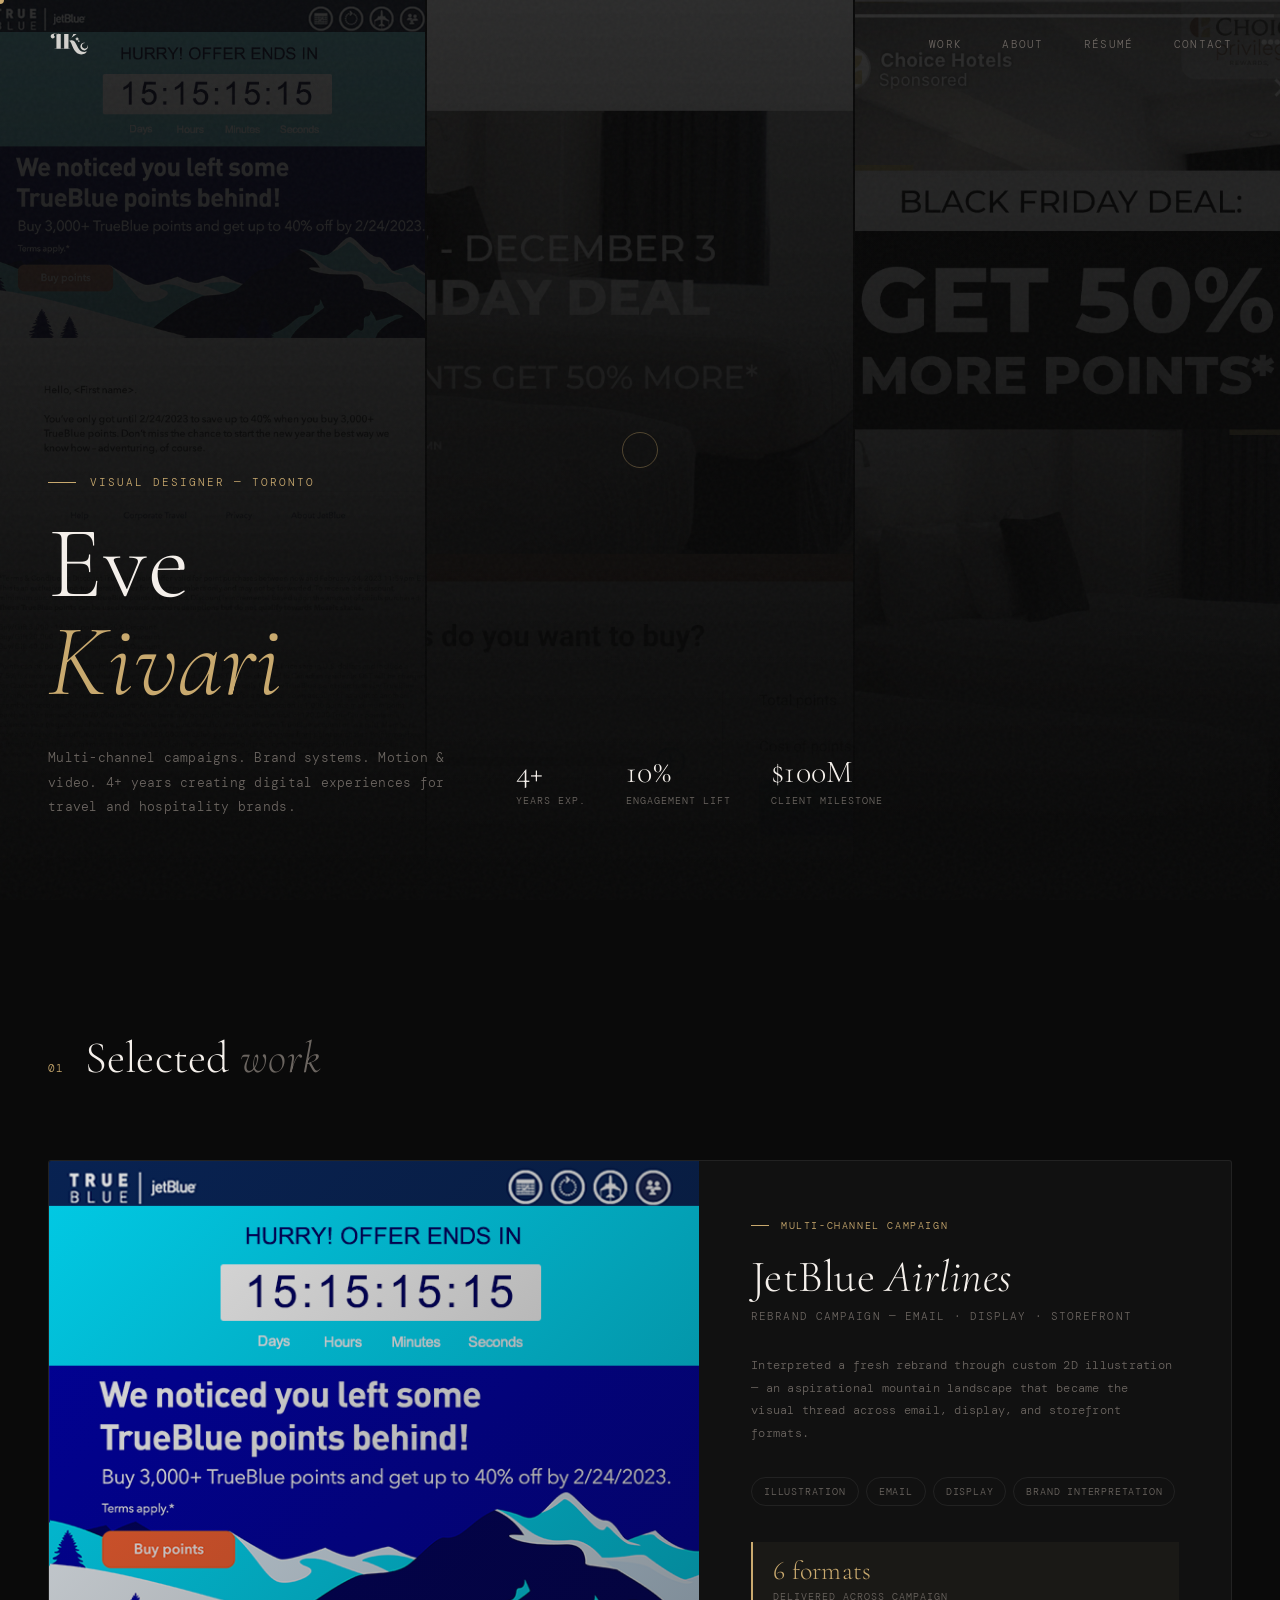
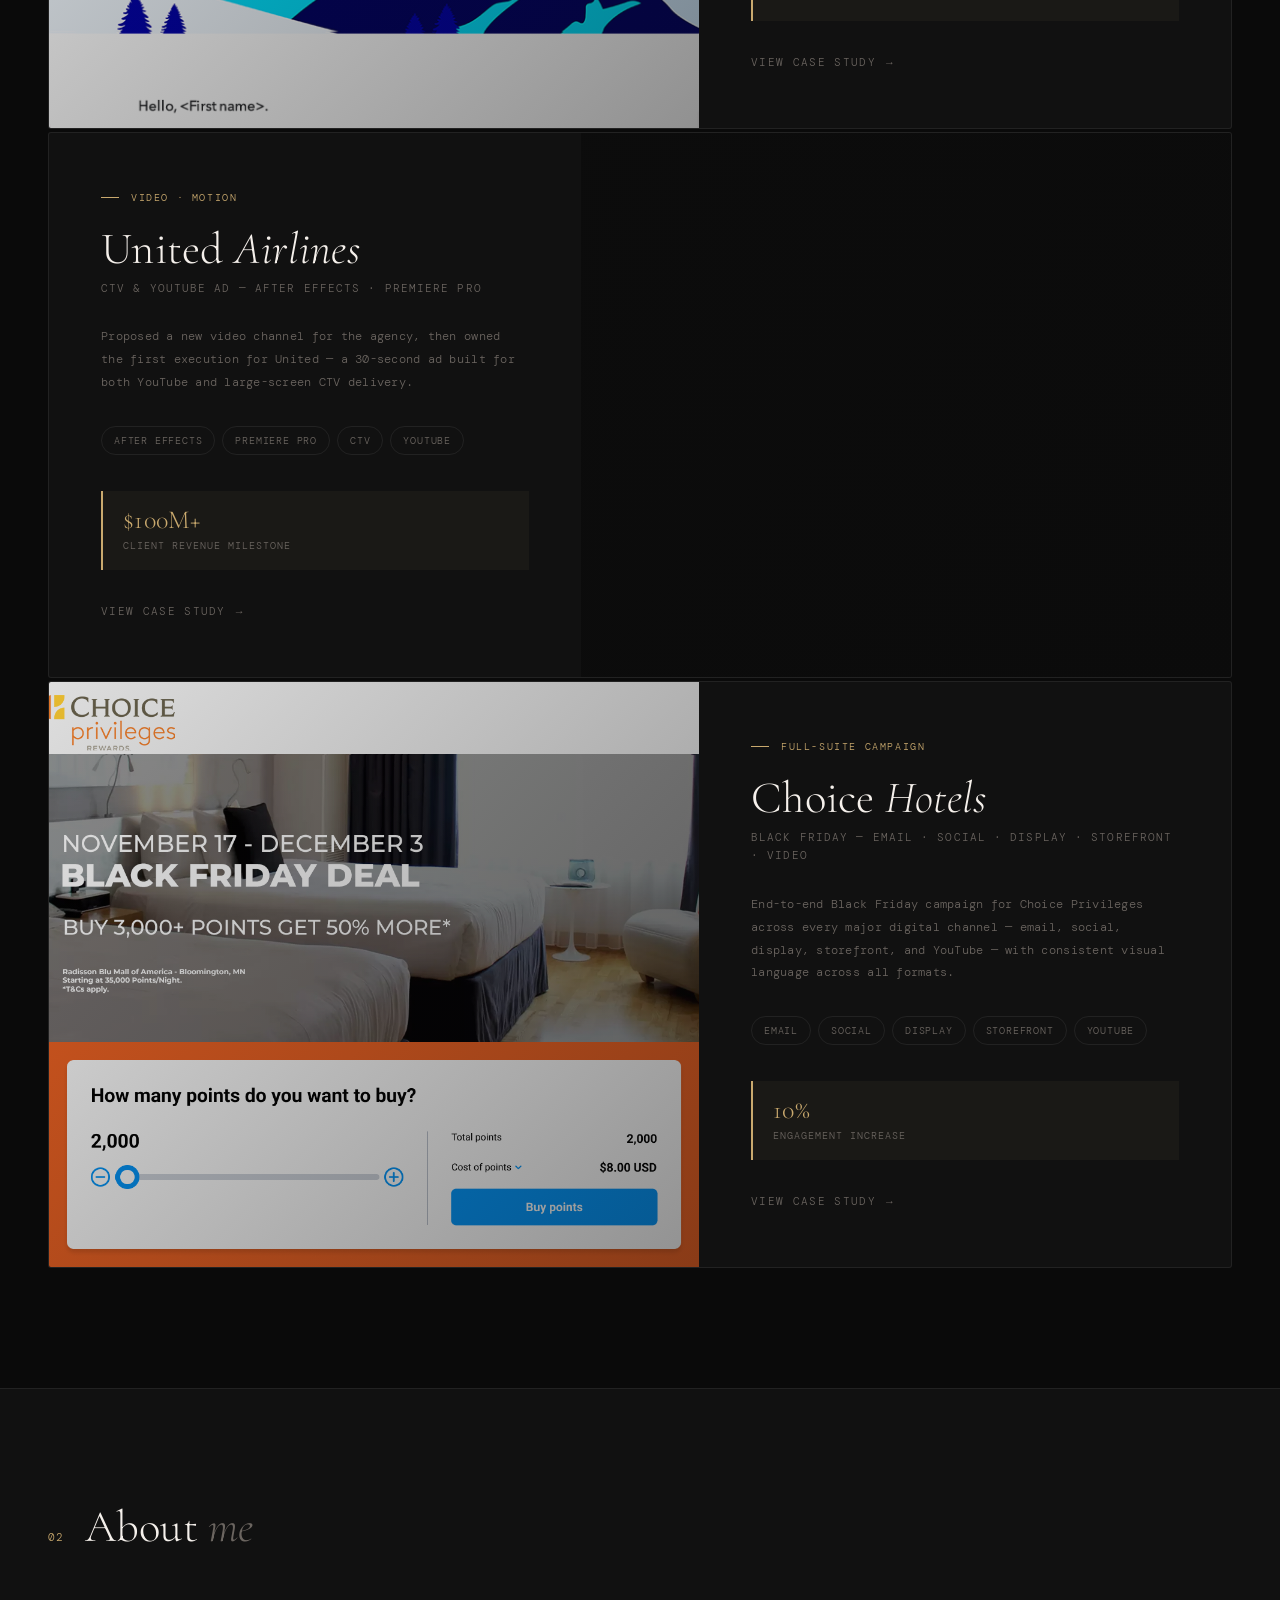
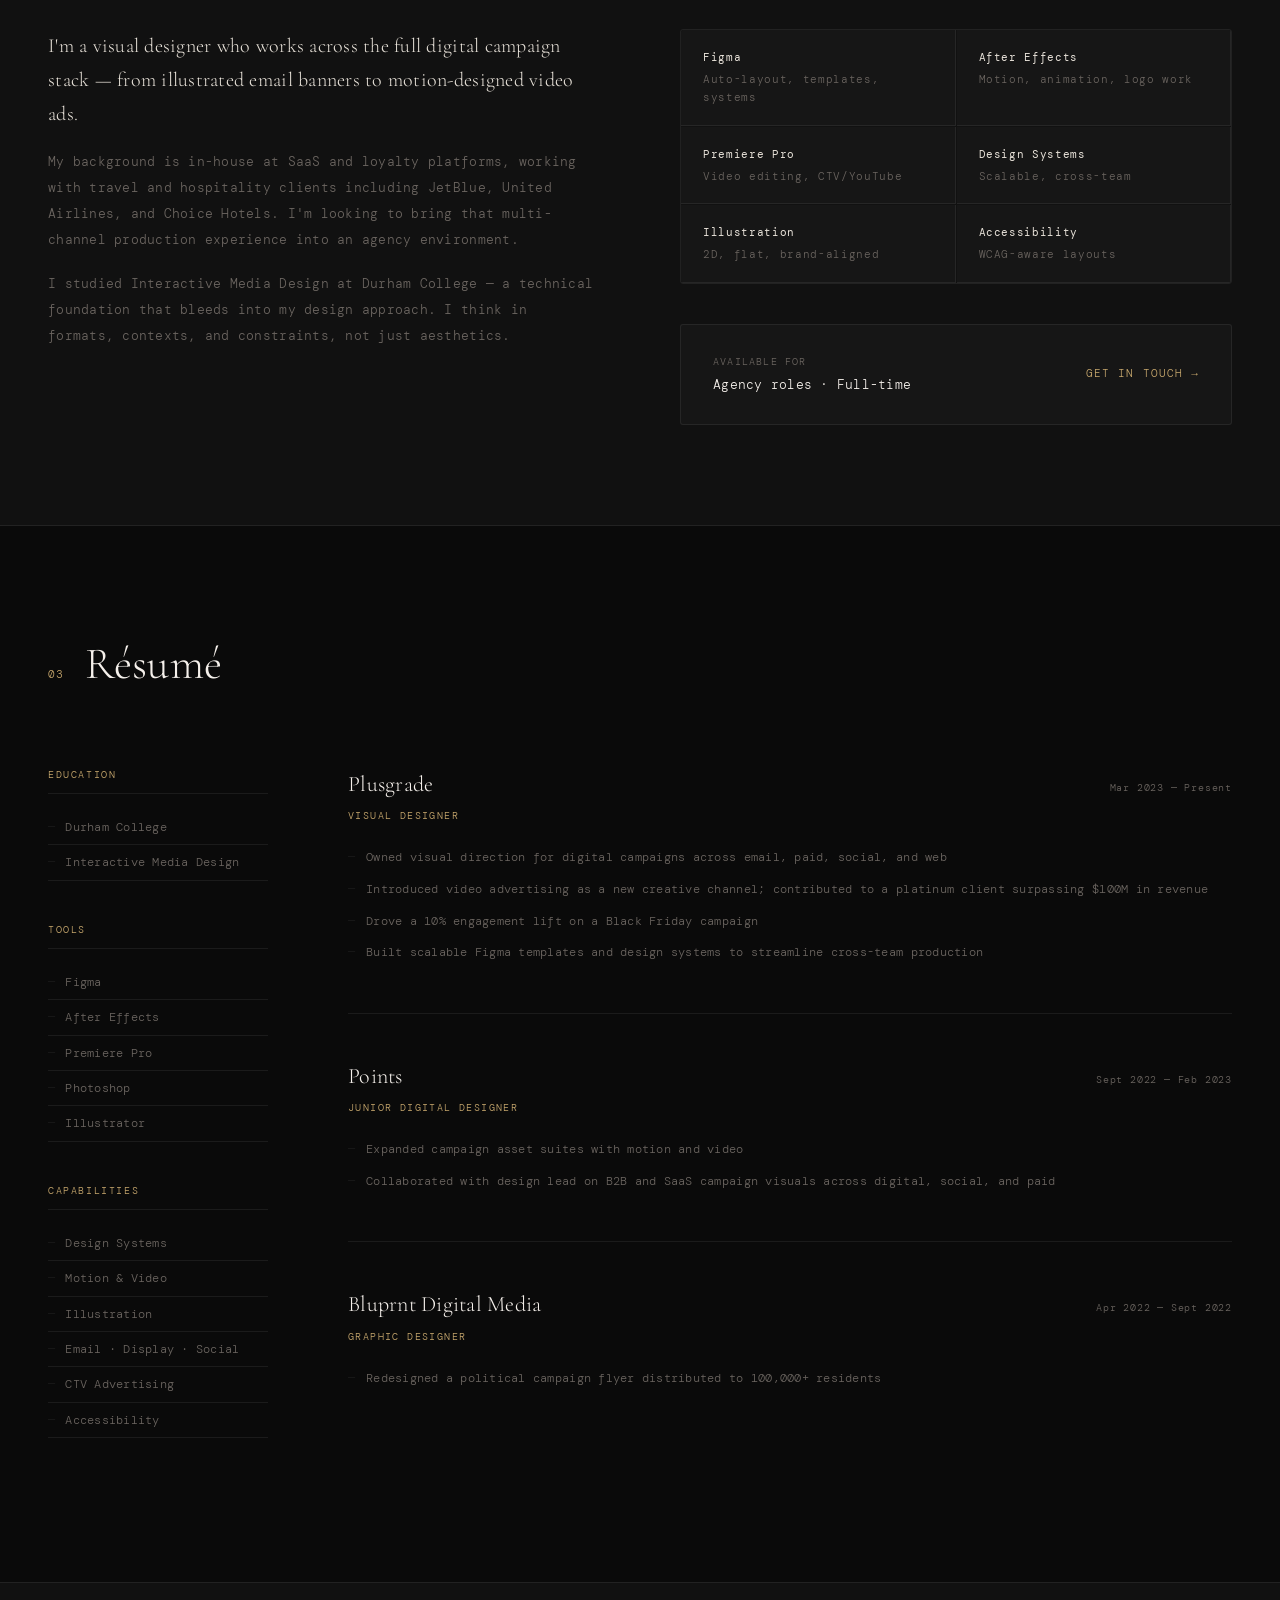
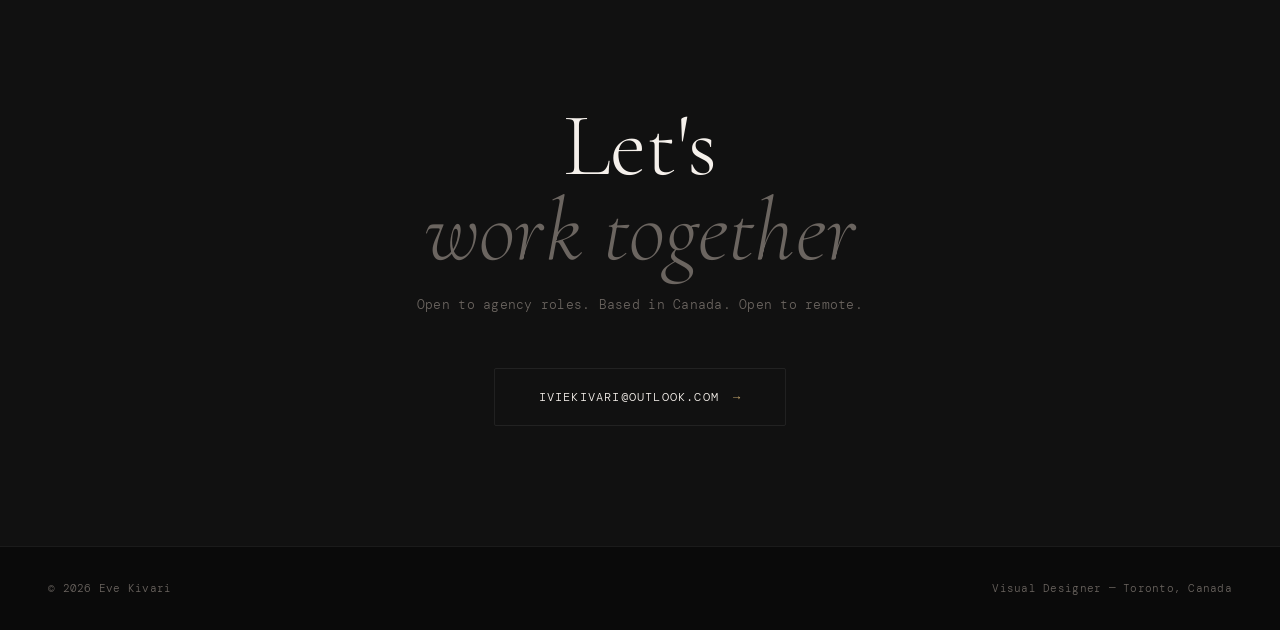
==== commit acdcd275: "Add files via upload" ====
--- a/index.html
+++ b/index.html
@@ -7,144 +7,45 @@
   <link rel="preconnect" href="https://fonts.googleapis.com" />
   <link rel="preconnect" href="https://fonts.gstatic.com" crossorigin />
   <link href="https://fonts.googleapis.com/css2?family=Cormorant+Garamond:ital,wght@0,300;0,400;0,600;1,300;1,400&family=DM+Mono:wght@300;400&display=swap" rel="stylesheet" />
-
+  <link rel="stylesheet" href="assets/style.css" />
   <style>
-    /* ── RESET & TOKENS ─────────────────────────────────── */
-    *, *::before, *::after { box-sizing: border-box; margin: 0; padding: 0; }
-
-    :root {
-      --bg:        #0a0a0a;
-      --surface:   #111111;
-      --surface2:  #161616;
-      --border:    rgba(255,255,255,0.07);
-      --text:      #e8e2d9;
-      --muted:     #6b6560;
-      --accent:    #c9a96e;
-      --accent2:   #7c9e8f;
-      --white:     #f5f0eb;
-
-      --f-display: 'Cormorant Garamond', Georgia, serif;
-      --f-mono:    'DM Mono', monospace;
-
-      --ease-out:  cubic-bezier(0.16, 1, 0.3, 1);
-    }
-
-    html { scroll-behavior: smooth; }
-
-    body {
-      background: var(--bg);
-      color: var(--text);
-      font-family: var(--f-mono);
-      font-size: 13px;
-      font-weight: 300;
-      line-height: 1.7;
-      letter-spacing: 0.02em;
-      overflow-x: hidden;
-      cursor: none;
-    }
-
-    /* ── CUSTOM CURSOR ──────────────────────────────────── */
-    .cursor {
-      position: fixed;
-      width: 8px; height: 8px;
-      background: var(--accent);
-      border-radius: 50%;
-      pointer-events: none;
-      z-index: 99999;
-      transform: translate(-50%, -50%);
-      transition: transform 0.1s, width 0.3s var(--ease-out), height 0.3s var(--ease-out), background 0.3s;
-    }
-    .cursor-ring {
-      position: fixed;
-      width: 36px; height: 36px;
-      border: 1px solid rgba(201,169,110,0.4);
-      border-radius: 50%;
-      pointer-events: none;
-      z-index: 99998;
-      transform: translate(-50%, -50%);
-      transition: transform 0.18s var(--ease-out), width 0.4s var(--ease-out), height 0.4s var(--ease-out), opacity 0.3s;
-    }
-    body:has(a:hover) .cursor { width: 14px; height: 14px; }
-    body:has(a:hover) .cursor-ring { width: 52px; height: 52px; opacity: 0.6; }
-
-    /* ── NOISE OVERLAY ──────────────────────────────────── */
-    body::before {
-      content: '';
-      position: fixed;
-      inset: 0;
-      background-image: url("data:image/svg+xml,%3Csvg viewBox='0 0 256 256' xmlns='http://www.w3.org/2000/svg'%3E%3Cfilter id='noise'%3E%3CfeTurbulence type='fractalNoise' baseFrequency='0.9' numOctaves='4' stitchTiles='stitch'/%3E%3C/filter%3E%3Crect width='100%25' height='100%25' filter='url(%23noise)' opacity='1'/%3E%3C/svg%3E");
-      opacity: 0.025;
-      pointer-events: none;
-      z-index: 9990;
-    }
-
-    /* ── NAV ────────────────────────────────────────────── */
-    nav {
-      position: fixed;
-      top: 0; left: 0; right: 0;
-      z-index: 100;
-      display: flex;
-      align-items: center;
-      justify-content: space-between;
-      padding: 28px 48px;
-      mix-blend-mode: normal;
-      transition: background 0.4s, padding 0.4s;
-    }
-    nav.scrolled {
-      background: rgba(10,10,10,0.9);
-      backdrop-filter: blur(12px);
-      padding: 18px 48px;
-      border-bottom: 1px solid var(--border);
-    }
-
-    .nav-logo svg {
-      height: 36px;
-      width: auto;
-      fill: var(--white);
-      opacity: 0.9;
-      transition: opacity 0.3s;
-    }
-    .nav-logo:hover svg { opacity: 1; }
-
-    .nav-links {
-      display: flex;
-      gap: 40px;
-      list-style: none;
-    }
-    .nav-links a {
-      color: var(--muted);
-      text-decoration: none;
-      font-size: 11px;
-      letter-spacing: 0.12em;
-      text-transform: uppercase;
-      transition: color 0.3s;
-    }
-    .nav-links a:hover { color: var(--white); }
-
     /* ── HERO ───────────────────────────────────────────── */
     #hero {
       min-height: 100vh;
-      display: grid;
-      grid-template-columns: 1fr 1fr;
-      align-items: center;
-      padding: 0 48px;
+      display: flex;
+      flex-direction: column;
+      justify-content: flex-end;
+      padding: 0 48px 80px;
       position: relative;
       overflow: hidden;
     }
 
-    .hero-bg-line {
+    .hero-bg {
       position: absolute;
-      top: 0; bottom: 0;
-      left: 50%;
-      width: 1px;
-      background: var(--border);
-    }
-
-    .hero-left {
-      padding-right: 80px;
+      inset: 0;
+      display: grid;
+      grid-template-columns: 1fr 1fr 1fr;
+      gap: 2px;
+      opacity: 0.18;
+      filter: saturate(0.4);
+    }
+    .hero-bg img {
+      width: 100%; height: 100%;
+      object-fit: cover;
+    }
+    .hero-bg::after {
+      content: '';
+      position: absolute; inset: 0;
+      background: linear-gradient(to bottom, rgba(10,10,10,0.2) 0%, rgba(10,10,10,0.85) 70%, #0a0a0a 100%);
+    }
+
+    .hero-content {
+      position: relative;
+      z-index: 2;
+      max-width: 900px;
       opacity: 0;
-      transform: translateY(30px);
-      animation: fadeUp 1s var(--ease-out) 0.3s forwards;
+      transform: translateY(28px);
+      animation: fadeUp 1s cubic-bezier(0.16,1,0.3,1) 0.3s forwards;
     }
 
     .hero-eyebrow {
@@ -152,134 +53,71 @@
       letter-spacing: 0.18em;
       text-transform: uppercase;
       color: var(--accent);
-      margin-bottom: 32px;
+      margin-bottom: 24px;
       display: flex;
       align-items: center;
-      gap: 16px;
+      gap: 14px;
     }
     .hero-eyebrow::before {
       content: '';
-      display: block;
-      width: 32px;
-      height: 1px;
+      width: 28px; height: 1px;
       background: var(--accent);
     }
 
     h1 {
       font-family: var(--f-display);
-      font-size: clamp(56px, 6vw, 88px);
+      font-size: clamp(64px, 8vw, 120px);
       font-weight: 300;
-      line-height: 1.0;
+      line-height: 0.95;
       color: var(--white);
-      margin-bottom: 32px;
-    }
-    h1 em {
-      font-style: italic;
-      color: var(--accent);
-    }
-
+      margin-bottom: 36px;
+    }
+    h1 em { font-style: italic; color: var(--accent); }
+
+    .hero-meta {
+      display: flex;
+      align-items: center;
+      gap: 48px;
+    }
     .hero-desc {
       color: var(--muted);
-      max-width: 400px;
+      max-width: 420px;
       line-height: 1.9;
-      margin-bottom: 48px;
-    }
-
-    .hero-cta {
-      display: inline-flex;
-      align-items: center;
-      gap: 12px;
-      color: var(--white);
-      text-decoration: none;
-      font-size: 11px;
-      letter-spacing: 0.14em;
-      text-transform: uppercase;
-      border-bottom: 1px solid var(--accent);
-      padding-bottom: 6px;
-      transition: gap 0.3s, color 0.3s;
-    }
-    .hero-cta:hover { gap: 20px; color: var(--accent); }
-    .hero-cta::after { content: '→'; }
-
-    .hero-right {
-      position: relative;
-      height: 100vh;
-      display: flex;
-      align-items: center;
-      justify-content: center;
-      overflow: hidden;
-      opacity: 0;
-      animation: fadeIn 1.4s var(--ease-out) 0.6s forwards;
-    }
-
-    .hero-image-stack {
-      position: relative;
-      width: 100%;
-      height: 75vh;
-    }
-    .hero-image-stack img {
-      position: absolute;
-      border-radius: 2px;
-      object-fit: cover;
-      box-shadow: 0 32px 80px rgba(0,0,0,0.7);
-    }
-    .hero-img-1 {
-      width: 72%;
-      height: 55%;
-      top: 8%;
-      left: 4%;
-      z-index: 2;
-    }
-    .hero-img-2 {
-      width: 52%;
-      height: 50%;
-      bottom: 4%;
-      right: 0;
-      z-index: 3;
-      outline: 1px solid var(--border);
-    }
-    .hero-img-3 {
-      width: 30%;
-      height: 42%;
-      bottom: 12%;
-      left: 0;
-      z-index: 1;
-      opacity: 0.6;
-    }
-
-    .hero-stat {
-      position: absolute;
-      bottom: 48px;
-      left: 48px;
-      display: flex;
-      gap: 48px;
-      opacity: 0;
-      animation: fadeUp 1s var(--ease-out) 1s forwards;
-    }
-    .stat-item {}
+    }
+    .hero-stats {
+      display: flex;
+      gap: 40px;
+      flex-shrink: 0;
+    }
     .stat-num {
       font-family: var(--f-display);
-      font-size: 36px;
+      font-size: 32px;
       font-weight: 300;
       color: var(--white);
       line-height: 1;
     }
     .stat-label {
       font-size: 10px;
-      letter-spacing: 0.12em;
+      letter-spacing: 0.1em;
       text-transform: uppercase;
       color: var(--muted);
       margin-top: 4px;
     }
 
-    /* ── SECTION BASE ───────────────────────────────────── */
-    section { padding: 120px 48px; }
+    @keyframes fadeUp {
+      to { opacity: 1; transform: none; }
+    }
+
+    /* ── WORK SECTION ───────────────────────────────────── */
+    #work {
+      padding: 120px 48px;
+    }
 
     .section-header {
       display: flex;
       align-items: baseline;
-      gap: 24px;
-      margin-bottom: 80px;
+      gap: 20px;
+      margin-bottom: 64px;
     }
     .section-num {
       font-size: 11px;
@@ -288,150 +126,161 @@
     }
     h2 {
       font-family: var(--f-display);
-      font-size: clamp(36px, 4vw, 56px);
+      font-size: clamp(32px, 3.5vw, 48px);
       font-weight: 300;
       color: var(--white);
-      line-height: 1.1;
     }
     h2 em { font-style: italic; color: var(--muted); }
 
-    /* ── WORK ───────────────────────────────────────────── */
-    #work { background: var(--bg); }
-
-    .project-grid {
+    /* ── PROJECT CARDS ──────────────────────────────────── */
+    .cards {
       display: flex;
       flex-direction: column;
-      gap: 2px;
-    }
-
-    .project-item {
+      gap: 3px;
+    }
+
+    .card {
       display: grid;
-      grid-template-columns: 1fr 1fr;
-      min-height: 85vh;
+      grid-template-columns: 1.1fr 0.9fr;
+      min-height: 520px;
+      background: var(--surface);
+      border: 1px solid var(--border);
+      border-radius: 3px;
+      overflow: hidden;
+      text-decoration: none;
+      color: inherit;
+      transition: border-color 0.4s;
+      position: relative;
+    }
+    .card:hover { border-color: rgba(201,169,110,0.25); }
+    .card:nth-child(even) { grid-template-columns: 0.9fr 1.1fr; }
+    .card:nth-child(even) .card-thumb { order: 2; }
+    .card:nth-child(even) .card-info  { order: 1; }
+
+    /* Thumbnail */
+    .card-thumb {
       position: relative;
       overflow: hidden;
-      border: 1px solid var(--border);
-      border-radius: 3px;
-      background: var(--surface);
-      transition: border-color 0.4s;
-    }
-    .project-item:hover { border-color: rgba(201,169,110,0.2); }
-    .project-item.reverse { direction: rtl; }
-    .project-item.reverse > * { direction: ltr; }
-
-    .project-media {
-      position: relative;
-      overflow: hidden;
-      background: #0d0d0d;
-    }
-
-    .project-media-inner {
+      background: #0c0c0c;
+    }
+    .card-thumb img,
+    .card-thumb video {
       position: absolute;
       inset: 0;
-      display: grid;
-      grid-template-columns: 1fr 1fr;
-      grid-template-rows: 1fr 1fr;
-      gap: 2px;
-      padding: 2px;
-      transition: transform 0.8s var(--ease-out);
-    }
-    .project-item:hover .project-media-inner { transform: scale(1.02); }
-
-    .project-media-inner img,
-    .project-media-inner video {
-      width: 100%;
-      height: 100%;
+      width: 100%; height: 100%;
       object-fit: cover;
-      display: block;
-    }
-
-    .media-span {
-      grid-column: span 2;
-    }
-    .media-tall {
-      grid-row: span 2;
-    }
-
-    .project-info {
-      padding: 64px;
+      object-position: top center;
+      transition: transform 0.9s cubic-bezier(0.16,1,0.3,1);
+    }
+    .card:hover .card-thumb img,
+    .card:hover .card-thumb video { transform: scale(1.04); }
+
+    .card-thumb-overlay {
+      position: absolute;
+      inset: 0;
+      background: linear-gradient(135deg, rgba(10,10,10,0.1) 0%, rgba(10,10,10,0.45) 100%);
+      transition: opacity 0.4s;
+    }
+    .card:hover .card-thumb-overlay { opacity: 0.3; }
+
+    .card-view-btn {
+      position: absolute;
+      bottom: 28px; left: 28px;
+      font-size: 10px;
+      letter-spacing: 0.14em;
+      text-transform: uppercase;
+      color: var(--white);
+      background: rgba(10,10,10,0.6);
+      backdrop-filter: blur(8px);
+      border: 1px solid rgba(255,255,255,0.15);
+      padding: 10px 18px;
+      border-radius: 100px;
+      opacity: 0;
+      transform: translateY(8px);
+      transition: opacity 0.4s, transform 0.4s;
+    }
+    .card:hover .card-view-btn { opacity: 1; transform: none; }
+
+    /* Info */
+    .card-info {
+      padding: 56px 52px;
       display: flex;
       flex-direction: column;
       justify-content: center;
     }
 
-    .project-tag {
+    .card-tag {
       font-size: 10px;
       letter-spacing: 0.16em;
       text-transform: uppercase;
       color: var(--accent);
-      margin-bottom: 24px;
+      margin-bottom: 20px;
       display: flex;
       align-items: center;
       gap: 12px;
     }
-    .project-tag::before {
+    .card-tag::before {
       content: '';
-      width: 20px;
-      height: 1px;
+      width: 18px; height: 1px;
       background: var(--accent);
     }
 
-    h3 {
+    .card-title {
       font-family: var(--f-display);
-      font-size: clamp(32px, 3.5vw, 52px);
+      font-size: clamp(36px, 3.5vw, 56px);
       font-weight: 300;
       color: var(--white);
-      line-height: 1.1;
-      margin-bottom: 8px;
-    }
-    h3 em { font-style: italic; }
-
-    .project-client {
+      line-height: 1.05;
+      margin-bottom: 6px;
+    }
+    .card-title em { font-style: italic; }
+
+    .card-client {
       font-size: 11px;
       color: var(--muted);
       letter-spacing: 0.1em;
       text-transform: uppercase;
+      margin-bottom: 28px;
+    }
+
+    .card-desc {
+      color: var(--muted);
+      line-height: 1.9;
       margin-bottom: 32px;
-    }
-
-    .project-desc {
-      color: var(--muted);
-      line-height: 2;
-      margin-bottom: 40px;
-      max-width: 480px;
-    }
-
-    .project-pills {
+      font-size: 12px;
+    }
+
+    .card-pills {
       display: flex;
       flex-wrap: wrap;
-      gap: 8px;
-      margin-bottom: 40px;
+      gap: 7px;
+      margin-bottom: 36px;
     }
     .pill {
       font-size: 10px;
-      letter-spacing: 0.1em;
-      text-transform: uppercase;
-      padding: 6px 14px;
+      letter-spacing: 0.08em;
+      text-transform: uppercase;
+      padding: 5px 12px;
       border: 1px solid var(--border);
       border-radius: 100px;
       color: var(--muted);
     }
 
-    .project-result {
-      display: inline-block;
-      padding: 18px 24px;
-      background: rgba(201,169,110,0.06);
+    .card-result {
+      display: inline-flex;
+      flex-direction: column;
+      padding: 16px 20px;
+      background: rgba(201,169,110,0.05);
       border-left: 2px solid var(--accent);
-      border-radius: 0 2px 2px 0;
-    }
-    .project-result-num {
+    }
+    .card-result-num {
       font-family: var(--f-display);
-      font-size: 28px;
+      font-size: 26px;
       font-weight: 300;
       color: var(--accent);
       line-height: 1;
     }
-    .project-result-label {
+    .card-result-label {
       font-size: 10px;
       letter-spacing: 0.1em;
       text-transform: uppercase;
@@ -439,19 +288,24 @@
       margin-top: 4px;
     }
 
-    /* Video project layout */
-    .project-item.video-project .project-media-inner {
-      grid-template-columns: 1fr;
-      grid-template-rows: 1fr;
-    }
-    .project-item.video-project video {
-      width: 100%;
-      height: 100%;
-      object-fit: cover;
-    }
-
-    /* ── ABOUT ──────────────────────────────────────────── */
+    .card-arrow {
+      margin-top: auto;
+      padding-top: 32px;
+      font-size: 11px;
+      letter-spacing: 0.12em;
+      text-transform: uppercase;
+      color: var(--muted);
+      display: flex;
+      align-items: center;
+      gap: 10px;
+      transition: color 0.3s, gap 0.3s;
+    }
+    .card:hover .card-arrow { color: var(--accent); gap: 18px; }
+    .card-arrow::after { content: '→'; }
+
+    /* ── ABOUT + CONTACT STRIP ──────────────────────────── */
     #about {
+      padding: 100px 48px;
       background: var(--surface);
       border-top: 1px solid var(--border);
       border-bottom: 1px solid var(--border);
@@ -466,18 +320,15 @@
 
     .about-text p {
       color: var(--muted);
-      line-height: 2.1;
-      margin-bottom: 20px;
-    }
-    .about-text p:first-of-type {
+      line-height: 2;
+      margin-bottom: 18px;
+    }
+    .about-text p:first-child {
       font-family: var(--f-display);
-      font-size: 22px;
-      font-weight: 300;
+      font-size: 20px;
       color: var(--text);
       line-height: 1.7;
     }
-
-    .about-right {}
 
     .skills-grid {
       display: grid;
@@ -486,28 +337,23 @@
       border: 1px solid var(--border);
       border-radius: 3px;
       overflow: hidden;
-      margin-bottom: 48px;
+      margin-bottom: 40px;
     }
     .skill-cell {
-      padding: 20px 24px;
+      padding: 18px 22px;
       background: var(--surface2);
       font-size: 11px;
-      letter-spacing: 0.08em;
+      letter-spacing: 0.06em;
       color: var(--muted);
       border-right: 1px solid var(--border);
       border-bottom: 1px solid var(--border);
       transition: background 0.3s, color 0.3s;
     }
     .skill-cell:hover { background: var(--bg); color: var(--text); }
-    .skill-cell strong {
-      display: block;
-      color: var(--text);
-      margin-bottom: 4px;
-      font-weight: 400;
-    }
+    .skill-cell strong { display: block; color: var(--text); margin-bottom: 3px; font-weight: 400; }
 
     .contact-strip {
-      padding: 32px;
+      padding: 28px 32px;
       background: var(--surface2);
       border: 1px solid var(--border);
       border-radius: 3px;
@@ -515,17 +361,8 @@
       align-items: center;
       justify-content: space-between;
     }
-    .contact-strip-label {
-      font-size: 10px;
-      letter-spacing: 0.14em;
-      text-transform: uppercase;
-      color: var(--muted);
-      margin-bottom: 6px;
-    }
-    .contact-strip-value {
-      color: var(--white);
-      font-size: 13px;
-    }
+    .contact-strip-label { font-size: 10px; letter-spacing: 0.12em; text-transform: uppercase; color: var(--muted); margin-bottom: 4px; }
+    .contact-strip-value { color: var(--white); }
     .contact-strip a {
       color: var(--accent);
       text-decoration: none;
@@ -538,65 +375,49 @@
     .contact-strip a:hover { border-color: var(--accent); }
 
     /* ── RESUME ─────────────────────────────────────────── */
-    #resume {
-      background: var(--bg);
-    }
+    #resume { padding: 100px 48px; }
 
     .resume-grid {
       display: grid;
-      grid-template-columns: 1fr 2fr;
+      grid-template-columns: 220px 1fr;
       gap: 80px;
     }
 
-    .resume-sidebar {}
-    .resume-sidebar-section {
-      margin-bottom: 48px;
-    }
     .resume-sidebar-title {
       font-size: 10px;
       letter-spacing: 0.16em;
       text-transform: uppercase;
       color: var(--accent);
-      margin-bottom: 20px;
-      padding-bottom: 12px;
+      margin-bottom: 16px;
+      padding-bottom: 10px;
       border-bottom: 1px solid var(--border);
     }
-    .resume-skill-list {
+    .resume-list {
       list-style: none;
-      display: flex;
-      flex-direction: column;
+      margin-bottom: 40px;
+    }
+    .resume-list li {
+      color: var(--muted);
+      font-size: 12px;
+      padding: 7px 0;
+      border-bottom: 1px solid var(--border);
+      display: flex;
+      align-items: center;
       gap: 10px;
     }
-    .resume-skill-list li {
-      color: var(--muted);
-      font-size: 12px;
-      display: flex;
-      align-items: center;
-      gap: 12px;
-    }
-    .resume-skill-list li::before {
-      content: '';
-      width: 16px;
-      height: 1px;
-      background: var(--border);
-      flex-shrink: 0;
-    }
-
-    .resume-main {}
+    .resume-list li::before { content: '—'; color: var(--border); }
+
     .resume-job {
-      padding-bottom: 48px;
-      margin-bottom: 48px;
+      padding-bottom: 44px;
+      margin-bottom: 44px;
       border-bottom: 1px solid var(--border);
     }
-    .resume-job:last-child {
-      border-bottom: none;
-      margin-bottom: 0;
-    }
+    .resume-job:last-child { border-bottom: none; }
     .resume-job-header {
       display: flex;
       justify-content: space-between;
       align-items: baseline;
-      margin-bottom: 6px;
+      margin-bottom: 4px;
     }
     .resume-company {
       font-family: var(--f-display);
@@ -604,205 +425,114 @@
       font-weight: 300;
       color: var(--white);
     }
-    .resume-date {
+    .resume-date { font-size: 10px; color: var(--muted); letter-spacing: 0.08em; }
+    .resume-role {
       font-size: 10px;
-      color: var(--muted);
-      letter-spacing: 0.1em;
-    }
-    .resume-role {
-      font-size: 11px;
-      letter-spacing: 0.1em;
+      letter-spacing: 0.14em;
       text-transform: uppercase;
       color: var(--accent);
-      margin-bottom: 20px;
-    }
-    .resume-bullets {
-      list-style: none;
-      display: flex;
-      flex-direction: column;
-      gap: 10px;
-    }
+      margin-bottom: 18px;
+    }
+    .resume-bullets { list-style: none; }
     .resume-bullets li {
       color: var(--muted);
-      padding-left: 20px;
+      padding: 5px 0 5px 18px;
       position: relative;
       line-height: 1.8;
-    }
-    .resume-bullets li::before {
-      content: '—';
-      position: absolute;
-      left: 0;
-      color: var(--border);
-    }
+      font-size: 12px;
+    }
+    .resume-bullets li::before { content: '—'; position: absolute; left: 0; color: var(--border); }
 
     /* ── CONTACT ────────────────────────────────────────── */
     #contact {
+      padding: 120px 48px;
       background: var(--surface);
       border-top: 1px solid var(--border);
       text-align: center;
     }
-
     .contact-heading {
       font-family: var(--f-display);
-      font-size: clamp(48px, 6vw, 96px);
+      font-size: clamp(52px, 7vw, 100px);
       font-weight: 300;
       color: var(--white);
-      line-height: 1.0;
-      margin-bottom: 16px;
-    }
-    .contact-heading em {
-      font-style: italic;
-      color: var(--muted);
-    }
-
-    .contact-sub {
-      color: var(--muted);
-      margin-bottom: 56px;
-      max-width: 480px;
-      margin-left: auto;
-      margin-right: auto;
-    }
-
-    .contact-email-btn {
+      line-height: 0.95;
+      margin-bottom: 20px;
+    }
+    .contact-heading em { font-style: italic; color: var(--muted); }
+    .contact-sub { color: var(--muted); margin-bottom: 52px; }
+    .contact-btn {
       display: inline-flex;
       align-items: center;
-      gap: 16px;
-      padding: 20px 48px;
-      background: transparent;
+      gap: 14px;
+      padding: 18px 44px;
       border: 1px solid var(--border);
       border-radius: 2px;
       color: var(--white);
       text-decoration: none;
       font-family: var(--f-mono);
       font-size: 12px;
-      letter-spacing: 0.12em;
+      letter-spacing: 0.1em;
       text-transform: uppercase;
       transition: background 0.3s, border-color 0.3s, gap 0.3s;
     }
-    .contact-email-btn:hover {
+    .contact-btn:hover {
       background: rgba(201,169,110,0.06);
       border-color: var(--accent);
-      gap: 24px;
-    }
-    .contact-email-btn::after { content: '→'; color: var(--accent); }
-
-    /* ── FOOTER ─────────────────────────────────────────── */
-    footer {
-      padding: 32px 48px;
-      border-top: 1px solid var(--border);
-      display: flex;
-      align-items: center;
-      justify-content: space-between;
-    }
-    footer p {
-      font-size: 11px;
-      color: var(--muted);
-    }
-
-    /* ── SCROLL REVEAL ──────────────────────────────────── */
-    .reveal {
-      opacity: 0;
-      transform: translateY(24px);
-      transition: opacity 0.8s var(--ease-out), transform 0.8s var(--ease-out);
-    }
-    .reveal.visible {
-      opacity: 1;
-      transform: none;
-    }
-    .reveal-delay-1 { transition-delay: 0.1s; }
-    .reveal-delay-2 { transition-delay: 0.2s; }
-    .reveal-delay-3 { transition-delay: 0.3s; }
-
-    /* ── KEYFRAMES ──────────────────────────────────────── */
-    @keyframes fadeUp {
-      to { opacity: 1; transform: translateY(0); }
-    }
-    @keyframes fadeIn {
-      to { opacity: 1; }
-    }
-
-    /* ── RESPONSIVE ─────────────────────────────────────── */
+      gap: 22px;
+    }
+    .contact-btn::after { content: '→'; color: var(--accent); }
+
     @media (max-width: 900px) {
-      nav { padding: 20px 24px; }
-      nav.scrolled { padding: 14px 24px; }
-      #hero { grid-template-columns: 1fr; padding: 120px 24px 60px; gap: 60px; }
-      .hero-bg-line { display: none; }
-      .hero-left { padding-right: 0; }
-      .hero-right { height: 50vh; }
-      .hero-stat { left: 24px; bottom: 24px; }
-      section { padding: 80px 24px; }
-      .project-item,
-      .project-item.reverse { grid-template-columns: 1fr; direction: ltr; }
-      .project-media { min-height: 50vw; }
-      .project-info { padding: 40px 24px; }
-      .about-grid { grid-template-columns: 1fr; gap: 48px; }
-      .resume-grid { grid-template-columns: 1fr; gap: 48px; }
-      footer { flex-direction: column; gap: 12px; text-align: center; }
+      #hero { padding: 120px 24px 60px; }
+      .hero-meta { flex-direction: column; gap: 32px; }
+      #work, #about, #resume, #contact { padding: 80px 24px; }
+      .card, .card:nth-child(even) { grid-template-columns: 1fr; min-height: auto; }
+      .card-thumb { height: 56vw; }
+      .card:nth-child(even) .card-thumb { order: 1; }
+      .card:nth-child(even) .card-info  { order: 2; }
+      .card-info { padding: 36px 28px; }
+      .about-grid, .resume-grid { grid-template-columns: 1fr; gap: 48px; }
     }
   </style>
 </head>
 <body>
-
-  <!-- Cursor -->
   <div class="cursor" id="cursor"></div>
   <div class="cursor-ring" id="cursorRing"></div>
 
-  <!-- Nav -->
+  <div class="lightbox-overlay" id="lightboxOverlay">
+    <button class="lightbox-close" onclick="closeLightbox()">Close ✕</button>
+    <img id="lightboxImg" src="" alt="" />
+  </div>
+
   <nav id="nav">
-    <a class="nav-logo" href="#hero" aria-label="Eve Kivari">
-      <svg viewBox="0 0 1024 768" xmlns="http://www.w3.org/2000/svg">
-        <path d="M157.55,495.15v-2.51h44.76V151.15l60.1-6.04v-.5c-32.94-4.02-51.3-6.29-67.9-6.29-35.96,0-54.06,10.56-54.06,33.45,0,15.09,11.57,26.15,23.64,31.18-1.51,31.68-25.65,46.27-50.8,46.27s-49.79-18.86-49.79-49.54c0-47.78,47.28-66.14,97.07-66.14s100.08,9.56,118.19,9.56h71.92v2.51h-44.76v347.02h44.76v2.51h-193.13Z"/>
-        <path d="M941.87,553.48c-24.89,45.77-68.4,80.97-136.55,80.97-214.25,0-225.57-321.12-297.49-321.12-4.89,0-10.57,1.38-16.34,4.3v174.99h39.73v2.51h-188.1v-2.51h44.76V145.6h-44.76v-2.51h188.1v2.51h-39.73v169.93c1.39-.91,2.81-1.78,4.24-2.62l73.45-82.3,41.24-85-36.21-.5,73.68-2.01,76.19.5-36.21,2.01-115.42,85-76.38,82.1c26.14-15.24,57.79-19.74,76.37-19.74,127.49,0,115.67,281.39,303.02,281.39,23.14,0,51.3-4.28,64.63-21.63l1.77.74Z"/>
-        <path d="M778.17,441.37c2.66-34.41,22.98-64.73,54.88-78.6,16.23-7.06,36.7-9.88,54.11-5.88.81.19,2.36,0,2.18,1.09-33.14-3.45-64.99,19.77-72.64,52.06-13.91,58.75,47.36,106.17,100.45,77.05,30.23-16.58,42.95-52.84,31.44-85.22l4.51,8.28c28.41,68.1-29.07,139.51-101.94,125.34-40.22-7.82-70.19-43.19-72.99-83.89v-10.24Z"/>
-        <g>
-          <path d="M696.57,219.96c1.99-.38,4.73.49,6.11,2.01,4.78,5.29,8.2,18.02,13.36,23.86l23.09,12.72c2.89,2.38,2.6,7.68-.28,10.05-5.87,4.84-17.2,7.98-23.47,13.05-3.06,4.12-11.05,23.18-14.6,24.72-1.89.81-4.09.82-5.97,0-3.88-1.69-10.75-19.94-14.89-24.43-4.3-4.67-23.14-11.42-24.78-15.24-1.05-2.44-1.03-6.5,1.33-8.15l23.44-13.08c4.72-6.1,8.03-17.56,12.72-23.09.9-1.07,2.61-2.17,3.94-2.43Z"/>
-          <path d="M750.32,326.08c-3.04,2.72-6.45,16.74-11.53,15.59-3.89-.88-7.12-12.38-10.42-15.49-3.78-3.56-17.31-6.05-14.32-12.8.89-2.01,12.12-6.02,14.64-8.58,2.89-2.94,5.42-11.75,7.74-14.02,6.08-5.98,10.81,11.19,14.35,14.41,3.44,3.13,16.33,6.37,14.67,11.77-.89,2.87-12.63,6.9-15.13,9.13Z"/>
-        </g>
-      </svg>
+    <a class="nav-logo" href="index.html" aria-label="Eve Kivari home">
+      <svg viewBox="0 0 1024 768" xmlns="http://www.w3.org/2000/svg"><path d="M157.55,495.15v-2.51h44.76V151.15l60.1-6.04v-.5c-32.94-4.02-51.3-6.29-67.9-6.29-35.96,0-54.06,10.56-54.06,33.45,0,15.09,11.57,26.15,23.64,31.18-1.51,31.68-25.65,46.27-50.8,46.27s-49.79-18.86-49.79-49.54c0-47.78,47.28-66.14,97.07-66.14s100.08,9.56,118.19,9.56h71.92v2.51h-44.76v347.02h44.76v2.51h-193.13Z"/><path d="M941.87,553.48c-24.89,45.77-68.4,80.97-136.55,80.97-214.25,0-225.57-321.12-297.49-321.12-4.89,0-10.57,1.38-16.34,4.3v174.99h39.73v2.51h-188.1v-2.51h44.76V145.6h-44.76v-2.51h188.1v2.51h-39.73v169.93c1.39-.91,2.81-1.78,4.24-2.62l73.45-82.3,41.24-85-36.21-.5,73.68-2.01,76.19.5-36.21,2.01-115.42,85-76.38,82.1c26.14-15.24,57.79-19.74,76.37-19.74,127.49,0,115.67,281.39,303.02,281.39,23.14,0,51.3-4.28,64.63-21.63l1.77.74Z"/><path d="M778.17,441.37c2.66-34.41,22.98-64.73,54.88-78.6,16.23-7.06,36.7-9.88,54.11-5.88.81.19,2.36,0,2.18,1.09-33.14-3.45-64.99,19.77-72.64,52.06-13.91,58.75,47.36,106.17,100.45,77.05,30.23-16.58,42.95-52.84,31.44-85.22l4.51,8.28c28.41,68.1-29.07,139.51-101.94,125.34-40.22-7.82-70.19-43.19-72.99-83.89v-10.24Z"/><g><path d="M696.57,219.96c1.99-.38,4.73.49,6.11,2.01,4.78,5.29,8.2,18.02,13.36,23.86l23.09,12.72c2.89,2.38,2.6,7.68-.28,10.05-5.87,4.84-17.2,7.98-23.47,13.05-3.06,4.12-11.05,23.18-14.6,24.72-1.89.81-4.09.82-5.97,0-3.88-1.69-10.75-19.94-14.89-24.43-4.3-4.67-23.14-11.42-24.78-15.24-1.05-2.44-1.03-6.5,1.33-8.15l23.44-13.08c4.72-6.1,8.03-17.56,12.72-23.09.9-1.07,2.61-2.17,3.94-2.43Z"/><path d="M750.32,326.08c-3.04,2.72-6.45,16.74-11.53,15.59-3.89-.88-7.12-12.38-10.42-15.49-3.78-3.56-17.31-6.05-14.32-12.8.89-2.01,12.12-6.02,14.64-8.58,2.89-2.94,5.42-11.75,7.74-14.02,6.08-5.98,10.81,11.19,14.35,14.41,3.44,3.13,16.33,6.37,14.67,11.77-.89,2.87-12.63,6.9-15.13,9.13Z"/></g></svg>
     </a>
     <ul class="nav-links">
       <li><a href="#work">Work</a></li>
       <li><a href="#about">About</a></li>
-      <li><a href="#resume">Resume</a></li>
+      <li><a href="#resume">Résumé</a></li>
       <li><a href="#contact">Contact</a></li>
     </ul>
   </nav>
 
   <!-- Hero -->
   <section id="hero">
-    <div class="hero-bg-line"></div>
-
-    <div class="hero-left">
-      <p class="hero-eyebrow">Visual Designer</p>
+    <div class="hero-bg" aria-hidden="true">
+      <img src="assets/images/jetblue/mockup-desktop.png" alt="" />
+      <img src="assets/images/choice/storefront-desktop.png" alt="" />
+      <img src="assets/images/choice/ig-story-1.png" alt="" />
+    </div>
+    <div class="hero-content">
+      <p class="hero-eyebrow">Visual Designer — Toronto</p>
       <h1>Eve<br><em>Kivari</em></h1>
-      <p class="hero-desc">
-        Multi-channel campaigns. Brand systems. Motion &amp; video.
-        4+ years crafting digital experiences for travel, hospitality,
-        and loyalty brands.
-      </p>
-      <a class="hero-cta" href="#work">View selected work</a>
-    </div>
-
-    <div class="hero-right">
-      <div class="hero-image-stack">
-        <img class="hero-img-1" src="assets/images/jetblue/email-1.png" alt="JetBlue campaign" />
-        <img class="hero-img-2" src="assets/images/choice/social-ig-1.png" alt="Choice Hotels social" />
-        <img class="hero-img-3" src="assets/images/choice/storefront-desktop.png" alt="Choice Hotels storefront" />
-      </div>
-    </div>
-
-    <div class="hero-stat">
-      <div class="stat-item">
-        <div class="stat-num">4+</div>
-        <div class="stat-label">Years experience</div>
-      </div>
-      <div class="stat-item">
-        <div class="stat-num">3</div>
-        <div class="stat-label">Major airline &amp; hotel brands</div>
-      </div>
-      <div class="stat-item">
-        <div class="stat-num">10%</div>
-        <div class="stat-label">Engagement lift</div>
+      <div class="hero-meta">
+        <p class="hero-desc">Multi-channel campaigns. Brand systems. Motion &amp; video. 4+ years creating digital experiences for travel and hospitality brands.</p>
+        <div class="hero-stats">
+          <div><div class="stat-num">4+</div><div class="stat-label">Years exp.</div></div>
+          <div><div class="stat-num">10%</div><div class="stat-label">Engagement lift</div></div>
+          <div><div class="stat-num">$100M</div><div class="stat-label">Client milestone</div></div>
+        </div>
       </div>
     </div>
   </section>
@@ -814,113 +544,88 @@
       <h2>Selected <em>work</em></h2>
     </div>
 
-    <div class="project-grid">
+    <div class="cards">
 
       <!-- JetBlue -->
-      <article class="project-item reveal">
-        <div class="project-media">
-          <div class="project-media-inner">
-            <img class="media-span" src="assets/images/jetblue/email-1.png" alt="JetBlue email campaign - early bird" />
-            <img src="assets/images/jetblue/display-1.jpg" alt="JetBlue display ad" />
-            <img src="assets/images/jetblue/email-2.png" alt="JetBlue email banner" />
-          </div>
-        </div>
-        <div class="project-info">
-          <p class="project-tag">Multi-channel campaign</p>
-          <h3>JetBlue <em>Airlines</em></h3>
-          <p class="project-client">Rebrand campaign — Email · Display · Storefront</p>
-          <p class="project-desc">
-            JetBlue had just rebranded and needed a full campaign suite that lived up to their updated visual identity.
-            I audited their existing email creative and brand guidelines to identify their visual language — 
-            flat 2D illustration — then explored two directions: a minimal single-illustration approach and a 
-            fully illustrated aspirational background. The client chose the aspirational route. That illustrated 
-            environment became the consistent thread across all formats.
-          </p>
-          <div class="project-pills">
+      <a class="card reveal" href="jetblue.html">
+        <div class="card-thumb">
+          <img src="assets/images/jetblue/mockup-desktop.png" alt="JetBlue email mockup showing illustrated mountain scene" />
+          <div class="card-thumb-overlay"></div>
+          <span class="card-view-btn">View case study</span>
+        </div>
+        <div class="card-info">
+          <p class="card-tag">Multi-channel campaign</p>
+          <h3 class="card-title">JetBlue <em>Airlines</em></h3>
+          <p class="card-client">Rebrand campaign — Email · Display · Storefront</p>
+          <p class="card-desc">Interpreted a fresh rebrand through custom 2D illustration — an aspirational mountain landscape that became the visual thread across email, display, and storefront formats.</p>
+          <div class="card-pills">
             <span class="pill">Illustration</span>
             <span class="pill">Email</span>
-            <span class="pill">Display Ads</span>
+            <span class="pill">Display</span>
             <span class="pill">Brand interpretation</span>
-            <span class="pill">Multi-format production</span>
-          </div>
-          <div class="project-result">
-            <div class="project-result-num">R6</div>
-            <div class="project-result-label">Final approved after 6 rounds</div>
-          </div>
-        </div>
-      </article>
+          </div>
+          <div class="card-result">
+            <div class="card-result-num">6 formats</div>
+            <div class="card-result-label">Delivered across campaign</div>
+          </div>
+          <span class="card-arrow">View case study</span>
+        </div>
+      </a>
 
       <!-- United Airlines -->
-      <article class="project-item reverse video-project reveal reveal-delay-1">
-        <div class="project-media">
-          <div class="project-media-inner">
-            <video autoplay muted loop playsinline>
-              <source src="assets/united-ad.mp4" type="video/mp4" />
-            </video>
-          </div>
-        </div>
-        <div class="project-info">
-          <p class="project-tag">Video · Motion</p>
-          <h3>United <em>Airlines</em></h3>
-          <p class="project-client">CTV &amp; YouTube Ad — After Effects · Premiere Pro</p>
-          <p class="project-desc">
-            I proposed video advertising as a new creative channel for the agency — and when United Airlines 
-            agreed to pilot it, I owned the project end-to-end. Working from United's motion toolkit and 
-            brand guidelines, I produced a 30-second ad in Premiere Pro and After Effects, built for both 
-            YouTube and CTV formats. Logo animation was synced to the track's beat; a slow zoom on the 
-            hero image created motion from a static asset. Copy pacing was calibrated for on-screen 
-            read time across large-format TV viewing.
-          </p>
-          <div class="project-pills">
+      <a class="card reveal reveal-delay-1" href="united.html">
+        <div class="card-thumb">
+          <video autoplay muted loop playsinline>
+            <source src="assets/united-ad.mp4" type="video/mp4" />
+          </video>
+          <div class="card-thumb-overlay"></div>
+          <span class="card-view-btn">View case study</span>
+        </div>
+        <div class="card-info">
+          <p class="card-tag">Video · Motion</p>
+          <h3 class="card-title">United <em>Airlines</em></h3>
+          <p class="card-client">CTV &amp; YouTube Ad — After Effects · Premiere Pro</p>
+          <p class="card-desc">Proposed a new video channel for the agency, then owned the first execution for United — a 30-second ad built for both YouTube and large-screen CTV delivery.</p>
+          <div class="card-pills">
             <span class="pill">After Effects</span>
             <span class="pill">Premiere Pro</span>
             <span class="pill">CTV</span>
             <span class="pill">YouTube</span>
-            <span class="pill">Motion design</span>
-            <span class="pill">Channel strategy</span>
-          </div>
-          <div class="project-result">
-            <div class="project-result-num">$100M+</div>
-            <div class="project-result-label">Client revenue milestone</div>
-          </div>
-        </div>
-      </article>
+          </div>
+          <div class="card-result">
+            <div class="card-result-num">$100M+</div>
+            <div class="card-result-label">Client revenue milestone</div>
+          </div>
+          <span class="card-arrow">View case study</span>
+        </div>
+      </a>
 
       <!-- Choice Hotels -->
-      <article class="project-item reveal reveal-delay-2">
-        <div class="project-media">
-          <div class="project-media-inner">
-            <img src="assets/images/choice/storefront-desktop.png" alt="Choice Hotels storefront" />
-            <img src="assets/images/choice/social-ig-1.png" alt="Choice Hotels Instagram ad" />
-            <img src="assets/images/choice/social-fb-1.png" alt="Choice Hotels Facebook ad" />
-            <img src="assets/images/choice/ig-story.png" alt="Choice Hotels IG story" style="object-position: top;" />
-          </div>
-        </div>
-        <div class="project-info">
-          <p class="project-tag">Multi-channel campaign</p>
-          <h3>Choice <em>Hotels</em></h3>
-          <p class="project-client">Black Friday Campaign — Email · Social · Display · Storefront · Video</p>
-          <p class="project-desc">
-            Full-suite Black Friday campaign for Choice Privileges, delivered across every major digital 
-            channel. The campaign spanned email banners, social ads (Instagram, Facebook, Pinterest, 
-            IG Story), display units, storefront banners across desktop, tablet, and mobile, and a 
-            YouTube promo video. Consistent visual language across all formats, built to adapt to 
-            radically different aspect ratios and contexts while maintaining brand coherence.
-          </p>
-          <div class="project-pills">
+      <a class="card reveal reveal-delay-2" href="choice.html">
+        <div class="card-thumb">
+          <img src="assets/images/choice/storefront-desktop.png" alt="Choice Hotels Black Friday storefront mockup" />
+          <div class="card-thumb-overlay"></div>
+          <span class="card-view-btn">View case study</span>
+        </div>
+        <div class="card-info">
+          <p class="card-tag">Full-suite campaign</p>
+          <h3 class="card-title">Choice <em>Hotels</em></h3>
+          <p class="card-client">Black Friday — Email · Social · Display · Storefront · Video</p>
+          <p class="card-desc">End-to-end Black Friday campaign for Choice Privileges across every major digital channel — email, social, display, storefront, and YouTube — with consistent visual language across all formats.</p>
+          <div class="card-pills">
             <span class="pill">Email</span>
             <span class="pill">Social</span>
             <span class="pill">Display</span>
             <span class="pill">Storefront</span>
             <span class="pill">YouTube</span>
-            <span class="pill">Responsive layout</span>
-          </div>
-          <div class="project-result">
-            <div class="project-result-num">10%</div>
-            <div class="project-result-label">Engagement increase</div>
-          </div>
-        </div>
-      </article>
+          </div>
+          <div class="card-result">
+            <div class="card-result-num">10%</div>
+            <div class="card-result-label">Engagement increase</div>
+          </div>
+          <span class="card-arrow">View case study</span>
+        </div>
+      </a>
 
     </div>
   </section>
@@ -931,62 +636,27 @@
       <span class="section-num">02</span>
       <h2>About <em>me</em></h2>
     </div>
-
     <div class="about-grid">
       <div class="about-text reveal">
-        <p>
-          I'm a visual designer who works across the full digital campaign stack — 
-          from illustrated email banners to motion-designed video ads. 
-          I'm comfortable owning a brief end to end, and equally comfortable 
-          slotting into a larger creative team.
-        </p>
-        <p>
-          My background is in-house at SaaS and loyalty platforms, working 
-          with travel and hospitality clients including JetBlue, United Airlines, 
-          and Choice Hotels. I'm now looking to bring that multi-channel 
-          production experience into an agency environment.
-        </p>
-        <p>
-          I studied Interactive Media Design at Durham College, which gave me 
-          a technical foundation that bleeds into my design approach — I think 
-          in formats, contexts, and constraints, not just aesthetics.
-        </p>
+        <p>I'm a visual designer who works across the full digital campaign stack — from illustrated email banners to motion-designed video ads.</p>
+        <p>My background is in-house at SaaS and loyalty platforms, working with travel and hospitality clients including JetBlue, United Airlines, and Choice Hotels. I'm looking to bring that multi-channel production experience into an agency environment.</p>
+        <p>I studied Interactive Media Design at Durham College — a technical foundation that bleeds into my design approach. I think in formats, contexts, and constraints, not just aesthetics.</p>
       </div>
-
-      <div class="about-right reveal reveal-delay-1">
+      <div class="reveal reveal-delay-1">
         <div class="skills-grid">
-          <div class="skill-cell">
-            <strong>Figma</strong>
-            Auto-layout, templates, systems
-          </div>
-          <div class="skill-cell">
-            <strong>After Effects</strong>
-            Motion, animation, logo work
-          </div>
-          <div class="skill-cell">
-            <strong>Premiere Pro</strong>
-            Video editing, CTV/YouTube
-          </div>
-          <div class="skill-cell">
-            <strong>Design Systems</strong>
-            Scalable templates, cross-team
-          </div>
-          <div class="skill-cell">
-            <strong>Illustration</strong>
-            2D, flat, brand-aligned
-          </div>
-          <div class="skill-cell">
-            <strong>Accessibility</strong>
-            WCAG-aware digital layouts
-          </div>
-        </div>
-
+          <div class="skill-cell"><strong>Figma</strong>Auto-layout, templates, systems</div>
+          <div class="skill-cell"><strong>After Effects</strong>Motion, animation, logo work</div>
+          <div class="skill-cell"><strong>Premiere Pro</strong>Video editing, CTV/YouTube</div>
+          <div class="skill-cell"><strong>Design Systems</strong>Scalable, cross-team</div>
+          <div class="skill-cell"><strong>Illustration</strong>2D, flat, brand-aligned</div>
+          <div class="skill-cell"><strong>Accessibility</strong>WCAG-aware layouts</div>
+        </div>
         <div class="contact-strip reveal reveal-delay-2">
           <div>
             <p class="contact-strip-label">Available for</p>
             <p class="contact-strip-value">Agency roles · Full-time</p>
           </div>
-          <a href="/cdn-cgi/l/email-protection#177e617e727c7e6176657e577862637b78787c3974787a">Get in touch →</a>
+          <a href="mailto:iviekivari@outlook.com">Get in touch →</a>
         </div>
       </div>
     </div>
@@ -998,41 +668,32 @@
       <span class="section-num">03</span>
       <h2>Résumé</h2>
     </div>
-
     <div class="resume-grid">
-      <div class="resume-sidebar reveal">
-        <div class="resume-sidebar-section">
-          <p class="resume-sidebar-title">Education</p>
-          <ul class="resume-skill-list">
-            <li>Durham College</li>
-            <li>Interactive Media Design</li>
-          </ul>
-        </div>
-        <div class="resume-sidebar-section">
-          <p class="resume-sidebar-title">Tools</p>
-          <ul class="resume-skill-list">
-            <li>Figma</li>
-            <li>After Effects</li>
-            <li>Premiere Pro</li>
-            <li>Photoshop</li>
-            <li>Illustrator</li>
-          </ul>
-        </div>
-        <div class="resume-sidebar-section">
-          <p class="resume-sidebar-title">Capabilities</p>
-          <ul class="resume-skill-list">
-            <li>Design Systems</li>
-            <li>Motion &amp; Video</li>
-            <li>Illustration</li>
-            <li>Email · Display · Social</li>
-            <li>CTV Advertising</li>
-            <li>Accessibility-aware design</li>
-            <li>Cross-team collaboration</li>
-          </ul>
-        </div>
+      <div class="reveal">
+        <p class="resume-sidebar-title">Education</p>
+        <ul class="resume-list">
+          <li>Durham College</li>
+          <li>Interactive Media Design</li>
+        </ul>
+        <p class="resume-sidebar-title">Tools</p>
+        <ul class="resume-list">
+          <li>Figma</li>
+          <li>After Effects</li>
+          <li>Premiere Pro</li>
+          <li>Photoshop</li>
+          <li>Illustrator</li>
+        </ul>
+        <p class="resume-sidebar-title">Capabilities</p>
+        <ul class="resume-list">
+          <li>Design Systems</li>
+          <li>Motion &amp; Video</li>
+          <li>Illustration</li>
+          <li>Email · Display · Social</li>
+          <li>CTV Advertising</li>
+          <li>Accessibility</li>
+        </ul>
       </div>
-
-      <div class="resume-main reveal reveal-delay-1">
+      <div class="reveal reveal-delay-1">
         <div class="resume-job">
           <div class="resume-job-header">
             <span class="resume-company">Plusgrade</span>
@@ -1040,13 +701,12 @@
           </div>
           <p class="resume-role">Visual Designer</p>
           <ul class="resume-bullets">
-            <li>Owned visual direction for digital campaigns across email, paid, social, and web — maintaining brand consistency and accessibility across all formats</li>
+            <li>Owned visual direction for digital campaigns across email, paid, social, and web</li>
             <li>Introduced video advertising as a new creative channel; contributed to a platinum client surpassing $100M in revenue</li>
-            <li>Drove a 10% engagement lift on a Black Friday campaign through strong visual hierarchy and layout</li>
+            <li>Drove a 10% engagement lift on a Black Friday campaign</li>
             <li>Built scalable Figma templates and design systems to streamline cross-team production</li>
           </ul>
         </div>
-
         <div class="resume-job">
           <div class="resume-job-header">
             <span class="resume-company">Points</span>
@@ -1054,11 +714,10 @@
           </div>
           <p class="resume-role">Junior Digital Designer</p>
           <ul class="resume-bullets">
-            <li>Expanded campaign asset suites with motion and video, strengthening storytelling across digital and paid channels</li>
+            <li>Expanded campaign asset suites with motion and video</li>
             <li>Collaborated with design lead on B2B and SaaS campaign visuals across digital, social, and paid</li>
           </ul>
         </div>
-
         <div class="resume-job">
           <div class="resume-job-header">
             <span class="resume-company">Bluprnt Digital Media</span>
@@ -1066,7 +725,7 @@
           </div>
           <p class="resume-role">Graphic Designer</p>
           <ul class="resume-bullets">
-            <li>Redesigned a political campaign flyer distributed to 100,000+ residents, focused on print-ready layout clarity</li>
+            <li>Redesigned a political campaign flyer distributed to 100,000+ residents</li>
           </ul>
         </div>
       </div>
@@ -1076,58 +735,15 @@
   <!-- Contact -->
   <section id="contact">
     <h2 class="contact-heading reveal">Let's<br><em>work together</em></h2>
-    <p class="contact-sub reveal reveal-delay-1">
-      Open to agency roles. Based in Canada. Open to remote.
-    </p>
-    <a class="contact-email-btn reveal reveal-delay-2" href="/cdn-cgi/l/email-protection#81e8f7e8e4eae8f7e0f3e8c1eef4f5edeeeeeaafe2eeec">
-      <span class="__cf_email__" data-cfemail="7f1609161a1416091e0d163f100a0b13101014511c1012">[email&#160;protected]</span>
-    </a>
+    <p class="contact-sub reveal reveal-delay-1">Open to agency roles. Based in Canada. Open to remote.</p>
+    <a class="contact-btn reveal reveal-delay-2" href="mailto:iviekivari@outlook.com">iviekivari@outlook.com</a>
   </section>
 
-  <!-- Footer -->
   <footer>
-    <p>© 2026 Eve Kivari. All rights reserved.</p>
+    <p>© 2026 Eve Kivari</p>
     <p>Visual Designer — Toronto, Canada</p>
   </footer>
 
-  <script data-cfasync="false" src="/cdn-cgi/scripts/5c5dd728/cloudflare-static/email-decode.min.js"></script><script>
-    // ── Cursor
-    const cursor = document.getElementById('cursor');
-    const ring = document.getElementById('cursorRing');
-    let mx = window.innerWidth / 2, my = window.innerHeight / 2;
-    let rx = mx, ry = my;
-
-    document.addEventListener('mousemove', e => {
-      mx = e.clientX; my = e.clientY;
-      cursor.style.left = mx + 'px';
-      cursor.style.top  = my + 'px';
-    });
-
-    (function animateRing() {
-      rx += (mx - rx) * 0.12;
-      ry += (my - ry) * 0.12;
-      ring.style.left = rx + 'px';
-      ring.style.top  = ry + 'px';
-      requestAnimationFrame(animateRing);
-    })();
-
-    // ── Nav scroll
-    const nav = document.getElementById('nav');
-    window.addEventListener('scroll', () => {
-      nav.classList.toggle('scrolled', window.scrollY > 60);
-    });
-
-    // ── Scroll reveal
-    const reveals = document.querySelectorAll('.reveal');
-    const observer = new IntersectionObserver(entries => {
-      entries.forEach(e => {
-        if (e.isIntersecting) {
-          e.target.classList.add('visible');
-          observer.unobserve(e.target);
-        }
-      });
-    }, { threshold: 0.01, rootMargin: '0px 0px -40px 0px' });
-    reveals.forEach(el => observer.observe(el));
-  </script>
+  <script src="assets/main.js"></script>
 </body>
-</html>+</html>
--- a/assets/style.css
+++ b/assets/style.css
@@ -0,0 +1,169 @@
+/* ── RESET & TOKENS ─────────────────────────────────── */
+*, *::before, *::after { box-sizing: border-box; margin: 0; padding: 0; }
+
+:root {
+  --bg:        #0a0a0a;
+  --surface:   #111111;
+  --surface2:  #161616;
+  --border:    rgba(255,255,255,0.07);
+  --text:      #e8e2d9;
+  --muted:     #6b6560;
+  --accent:    #c9a96e;
+  --white:     #f5f0eb;
+  --ease-out:  cubic-bezier(0.16, 1, 0.3, 1);
+  --f-display: 'Cormorant Garamond', Georgia, serif;
+  --f-mono:    'DM Mono', monospace;
+}
+
+html { scroll-behavior: smooth; }
+
+body {
+  background: var(--bg);
+  color: var(--text);
+  font-family: var(--f-mono);
+  font-size: 13px;
+  font-weight: 300;
+  line-height: 1.7;
+  letter-spacing: 0.02em;
+  overflow-x: hidden;
+  cursor: none;
+}
+
+/* ── CURSOR ─────────────────────────────────────────── */
+.cursor {
+  position: fixed;
+  width: 8px; height: 8px;
+  background: var(--accent);
+  border-radius: 50%;
+  pointer-events: none;
+  z-index: 99999;
+  transform: translate(-50%, -50%);
+  transition: width 0.3s var(--ease-out), height 0.3s var(--ease-out);
+  will-change: left, top;
+}
+.cursor-ring {
+  position: fixed;
+  width: 36px; height: 36px;
+  border: 1px solid rgba(201,169,110,0.35);
+  border-radius: 50%;
+  pointer-events: none;
+  z-index: 99998;
+  transform: translate(-50%, -50%);
+  transition: width 0.4s var(--ease-out), height 0.4s var(--ease-out), opacity 0.3s;
+  will-change: left, top;
+}
+body:has(a:hover) .cursor  { width: 14px; height: 14px; }
+body:has(a:hover) .cursor-ring { width: 54px; height: 54px; opacity: 0.5; }
+
+/* ── NOISE ──────────────────────────────────────────── */
+body::before {
+  content: '';
+  position: fixed; inset: 0;
+  background-image: url("data:image/svg+xml,%3Csvg viewBox='0 0 256 256' xmlns='http://www.w3.org/2000/svg'%3E%3Cfilter id='n'%3E%3CfeTurbulence type='fractalNoise' baseFrequency='0.9' numOctaves='4' stitchTiles='stitch'/%3E%3C/filter%3E%3Crect width='100%25' height='100%25' filter='url(%23n)'/%3E%3C/svg%3E");
+  opacity: 0.025;
+  pointer-events: none;
+  z-index: 9990;
+}
+
+/* ── NAV ────────────────────────────────────────────── */
+nav {
+  position: fixed;
+  top: 0; left: 0; right: 0;
+  z-index: 200;
+  display: flex;
+  align-items: center;
+  justify-content: space-between;
+  padding: 28px 48px;
+  transition: background 0.4s, padding 0.4s;
+}
+nav.scrolled {
+  background: rgba(10,10,10,0.92);
+  backdrop-filter: blur(16px);
+  padding: 18px 48px;
+  border-bottom: 1px solid var(--border);
+}
+.nav-logo svg {
+  height: 32px; width: auto;
+  fill: var(--white);
+  opacity: 0.85;
+  transition: opacity 0.3s;
+  display: block;
+}
+.nav-logo:hover svg { opacity: 1; }
+.nav-links { display: flex; gap: 40px; list-style: none; }
+.nav-links a {
+  color: var(--muted);
+  text-decoration: none;
+  font-size: 11px;
+  letter-spacing: 0.12em;
+  text-transform: uppercase;
+  transition: color 0.3s;
+}
+.nav-links a:hover { color: var(--white); }
+
+/* ── SCROLL REVEAL ──────────────────────────────────── */
+.reveal {
+  opacity: 0;
+  transform: translateY(20px);
+  transition: opacity 0.8s var(--ease-out), transform 0.8s var(--ease-out);
+}
+.reveal.visible { opacity: 1; transform: none; }
+.reveal-delay-1 { transition-delay: 0.1s; }
+.reveal-delay-2 { transition-delay: 0.2s; }
+.reveal-delay-3 { transition-delay: 0.3s; }
+
+/* ── LIGHTBOX ───────────────────────────────────────── */
+.lightbox-overlay {
+  display: none;
+  position: fixed; inset: 0;
+  background: rgba(0,0,0,0.93);
+  z-index: 10000;
+  align-items: center;
+  justify-content: center;
+  padding: 40px;
+  cursor: zoom-out;
+}
+.lightbox-overlay.open { display: flex; }
+.lightbox-overlay img {
+  max-width: 100%;
+  max-height: 90vh;
+  object-fit: contain;
+  border-radius: 2px;
+  box-shadow: 0 40px 120px rgba(0,0,0,0.8);
+}
+.lightbox-close {
+  position: absolute;
+  top: 24px; right: 32px;
+  color: var(--muted);
+  font-size: 11px;
+  letter-spacing: 0.14em;
+  text-transform: uppercase;
+  cursor: pointer;
+  transition: color 0.3s;
+  background: none; border: none; font-family: var(--f-mono);
+}
+.lightbox-close:hover { color: var(--white); }
+
+/* ── FOOTER ─────────────────────────────────────────── */
+footer {
+  padding: 32px 48px;
+  border-top: 1px solid var(--border);
+  display: flex;
+  align-items: center;
+  justify-content: space-between;
+}
+footer p { font-size: 11px; color: var(--muted); }
+footer a {
+  color: var(--muted);
+  text-decoration: none;
+  font-size: 11px;
+  letter-spacing: 0.1em;
+  transition: color 0.3s;
+}
+footer a:hover { color: var(--white); }
+
+/* ── RESPONSIVE ─────────────────────────────────────── */
+@media (max-width: 768px) {
+  nav, nav.scrolled { padding: 20px 24px; }
+  footer { flex-direction: column; gap: 12px; text-align: center; }
+}
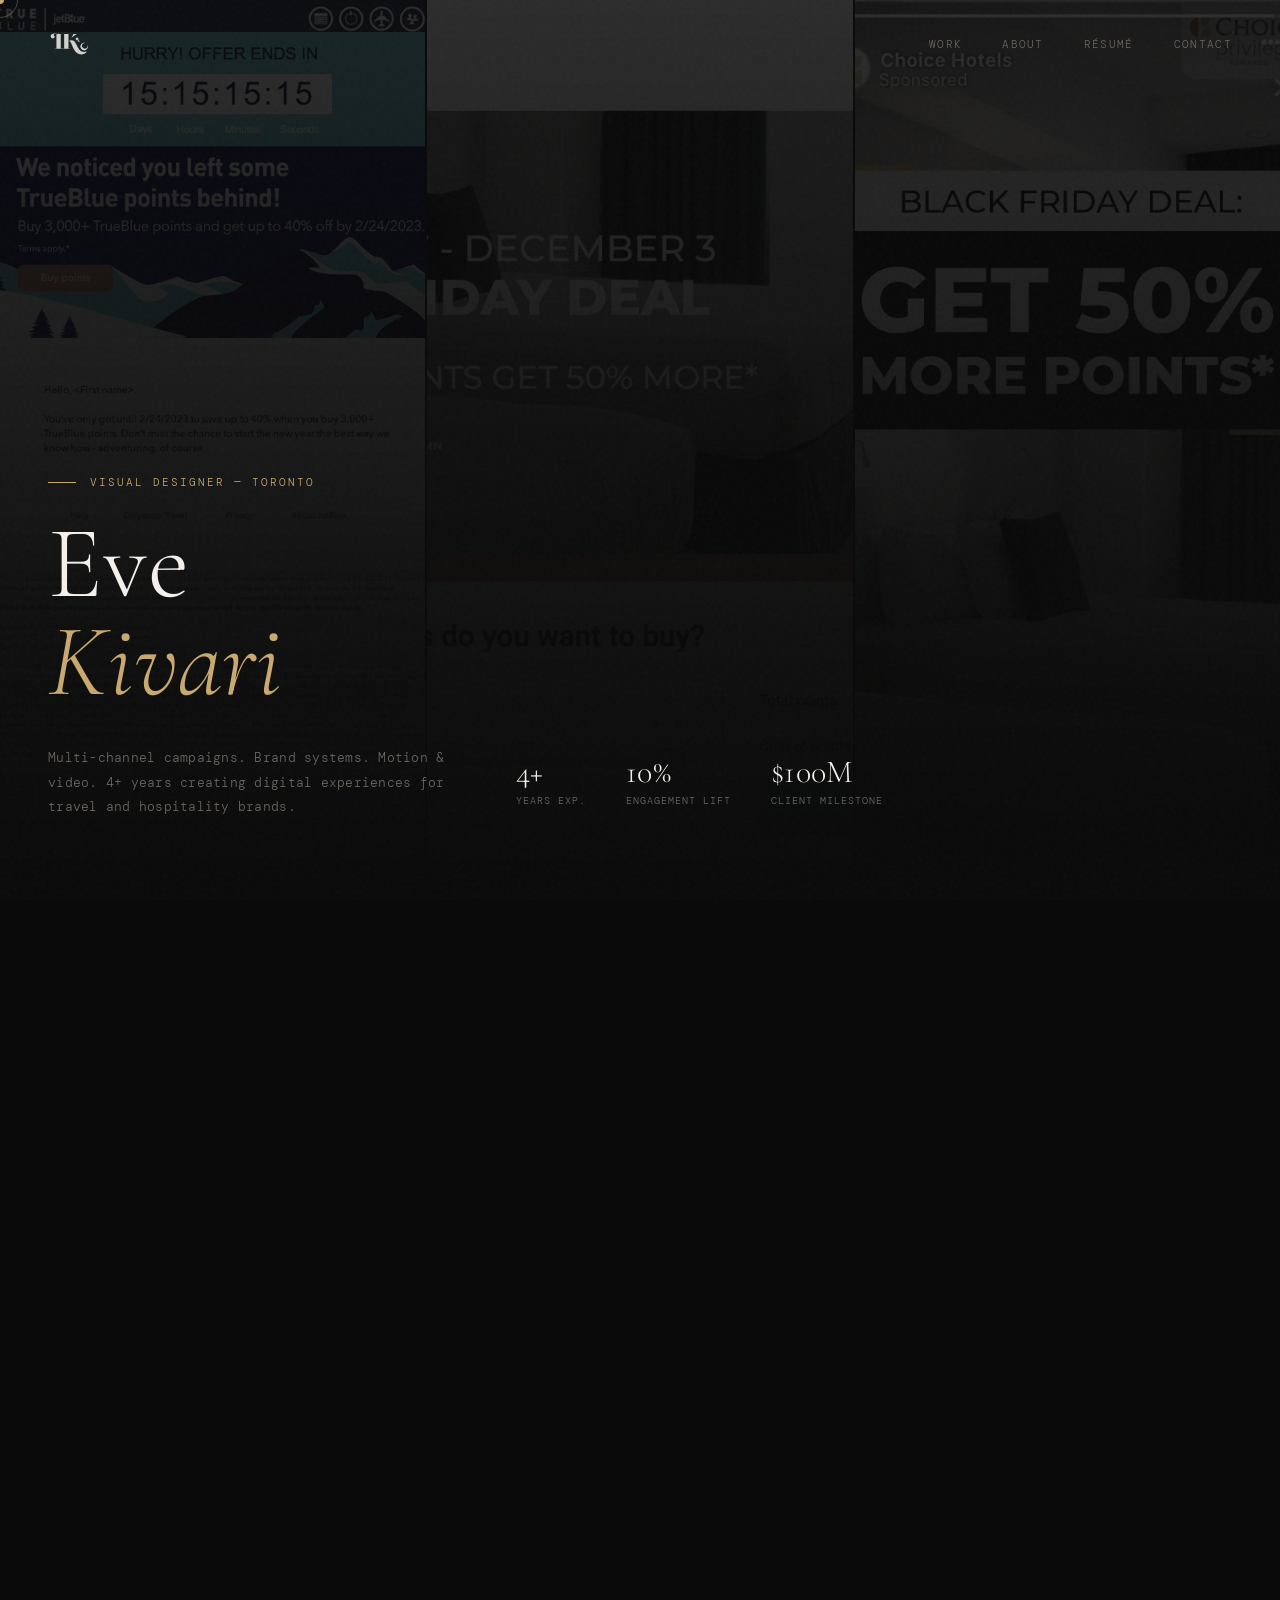
==== commit fef87f4b: "Add files via upload" ====
--- a/index.html
+++ b/index.html
@@ -136,77 +136,90 @@
     .cards {
       display: flex;
       flex-direction: column;
-      gap: 3px;
+      gap: 96px;
     }
 
     .card {
-      display: grid;
-      grid-template-columns: 1.1fr 0.9fr;
-      min-height: 520px;
+      display: flex;
+      flex-direction: column;
+      text-decoration: none;
+      color: inherit;
+      position: relative;
+    }
+
+    /* Thumbnail — full width, natural aspect ratio, no cropping */
+    .card-thumb {
+      position: relative;
+      width: 100%;
+      overflow: hidden;
       background: var(--surface);
       border: 1px solid var(--border);
       border-radius: 3px;
-      overflow: hidden;
-      text-decoration: none;
-      color: inherit;
       transition: border-color 0.4s;
-      position: relative;
-    }
-    .card:hover { border-color: rgba(201,169,110,0.25); }
-    .card:nth-child(even) { grid-template-columns: 0.9fr 1.1fr; }
-    .card:nth-child(even) .card-thumb { order: 2; }
-    .card:nth-child(even) .card-info  { order: 1; }
-
-    /* Thumbnail */
-    .card-thumb {
-      position: relative;
-      overflow: hidden;
-      background: #0c0c0c;
-    }
+    }
+    .card:hover .card-thumb { border-color: rgba(201,169,110,0.2); }
+
     .card-thumb img,
     .card-thumb video {
-      position: absolute;
-      inset: 0;
-      width: 100%; height: 100%;
-      object-fit: cover;
-      object-position: top center;
+      width: 100%;
+      height: auto;
+      display: block;
       transition: transform 0.9s cubic-bezier(0.16,1,0.3,1);
     }
     .card:hover .card-thumb img,
-    .card:hover .card-thumb video { transform: scale(1.04); }
+    .card:hover .card-thumb video { transform: scale(1.015); }
 
     .card-thumb-overlay {
       position: absolute;
       inset: 0;
-      background: linear-gradient(135deg, rgba(10,10,10,0.1) 0%, rgba(10,10,10,0.45) 100%);
+      background: linear-gradient(to bottom, transparent 55%, rgba(10,10,10,0.25) 100%);
+      pointer-events: none;
       transition: opacity 0.4s;
     }
-    .card:hover .card-thumb-overlay { opacity: 0.3; }
+    .card:hover .card-thumb-overlay { opacity: 0.6; }
 
     .card-view-btn {
       position: absolute;
-      bottom: 28px; left: 28px;
+      bottom: 24px; right: 24px;
       font-size: 10px;
       letter-spacing: 0.14em;
       text-transform: uppercase;
       color: var(--white);
-      background: rgba(10,10,10,0.6);
+      background: rgba(10,10,10,0.65);
       backdrop-filter: blur(8px);
       border: 1px solid rgba(255,255,255,0.15);
-      padding: 10px 18px;
+      padding: 10px 20px;
       border-radius: 100px;
       opacity: 0;
-      transform: translateY(8px);
+      transform: translateY(6px);
       transition: opacity 0.4s, transform 0.4s;
     }
     .card:hover .card-view-btn { opacity: 1; transform: none; }
 
-    /* Info */
+    /* Info — below image, constrained for readability */
     .card-info {
-      padding: 56px 52px;
+      padding: 28px 2px 0;
+      display: flex;
+      flex-direction: row;
+      align-items: flex-start;
+      justify-content: space-between;
+      gap: 48px;
+    }
+
+    /* Left: tag + title + client + desc */
+    .card-info-left {
+      flex: 1;
+      min-width: 0;
+    }
+
+    /* Right: pills + result + arrow */
+    .card-info-right {
+      flex-shrink: 0;
       display: flex;
       flex-direction: column;
-      justify-content: center;
+      align-items: flex-end;
+      gap: 16px;
+      padding-top: 4px;
     }
 
     .card-tag {
@@ -486,11 +499,9 @@
       #hero { padding: 120px 24px 60px; }
       .hero-meta { flex-direction: column; gap: 32px; }
       #work, #about, #resume, #contact { padding: 80px 24px; }
-      .card, .card:nth-child(even) { grid-template-columns: 1fr; min-height: auto; }
-      .card-thumb { height: 56vw; }
-      .card:nth-child(even) .card-thumb { order: 1; }
-      .card:nth-child(even) .card-info  { order: 2; }
-      .card-info { padding: 36px 28px; }
+      .cards { gap: 64px; }
+      .card-info { flex-direction: column; gap: 20px; padding: 20px 0 0; }
+      .card-info-right { align-items: flex-start; }
       .about-grid, .resume-grid { grid-template-columns: 1fr; gap: 48px; }
     }
   </style>
@@ -554,21 +565,25 @@
           <span class="card-view-btn">View case study</span>
         </div>
         <div class="card-info">
-          <p class="card-tag">Multi-channel campaign</p>
-          <h3 class="card-title">JetBlue <em>Airlines</em></h3>
-          <p class="card-client">Rebrand campaign — Email · Display · Storefront</p>
-          <p class="card-desc">Interpreted a fresh rebrand through custom 2D illustration — an aspirational mountain landscape that became the visual thread across email, display, and storefront formats.</p>
-          <div class="card-pills">
-            <span class="pill">Illustration</span>
-            <span class="pill">Email</span>
-            <span class="pill">Display</span>
-            <span class="pill">Brand interpretation</span>
-          </div>
-          <div class="card-result">
-            <div class="card-result-num">6 formats</div>
-            <div class="card-result-label">Delivered across campaign</div>
-          </div>
-          <span class="card-arrow">View case study</span>
+          <div class="card-info-left">
+            <p class="card-tag">Multi-channel campaign</p>
+            <h3 class="card-title">JetBlue <em>Airlines</em></h3>
+            <p class="card-client">Rebrand campaign — Email · Display · Storefront</p>
+            <p class="card-desc">Interpreted a fresh rebrand through custom 2D illustration — an aspirational mountain landscape that became the visual thread across email, display, and storefront formats.</p>
+          </div>
+          <div class="card-info-right">
+            <div class="card-pills">
+              <span class="pill">Illustration</span>
+              <span class="pill">Email</span>
+              <span class="pill">Display</span>
+              <span class="pill">Brand interpretation</span>
+            </div>
+            <div class="card-result">
+              <div class="card-result-num">6 formats</div>
+              <div class="card-result-label">Delivered across campaign</div>
+            </div>
+            <span class="card-arrow">View case study</span>
+          </div>
         </div>
       </a>
 
@@ -582,21 +597,25 @@
           <span class="card-view-btn">View case study</span>
         </div>
         <div class="card-info">
-          <p class="card-tag">Video · Motion</p>
-          <h3 class="card-title">United <em>Airlines</em></h3>
-          <p class="card-client">CTV &amp; YouTube Ad — After Effects · Premiere Pro</p>
-          <p class="card-desc">Proposed a new video channel for the agency, then owned the first execution for United — a 30-second ad built for both YouTube and large-screen CTV delivery.</p>
-          <div class="card-pills">
-            <span class="pill">After Effects</span>
-            <span class="pill">Premiere Pro</span>
-            <span class="pill">CTV</span>
-            <span class="pill">YouTube</span>
-          </div>
-          <div class="card-result">
-            <div class="card-result-num">$100M+</div>
-            <div class="card-result-label">Client revenue milestone</div>
-          </div>
-          <span class="card-arrow">View case study</span>
+          <div class="card-info-left">
+            <p class="card-tag">Video · Motion</p>
+            <h3 class="card-title">United <em>Airlines</em></h3>
+            <p class="card-client">CTV &amp; YouTube Ad — After Effects · Premiere Pro</p>
+            <p class="card-desc">Proposed a new video channel for the agency, then owned the first execution for United — a 30-second ad built for both YouTube and large-screen CTV delivery.</p>
+          </div>
+          <div class="card-info-right">
+            <div class="card-pills">
+              <span class="pill">After Effects</span>
+              <span class="pill">Premiere Pro</span>
+              <span class="pill">CTV</span>
+              <span class="pill">YouTube</span>
+            </div>
+            <div class="card-result">
+              <div class="card-result-num">$100M+</div>
+              <div class="card-result-label">Client revenue milestone</div>
+            </div>
+            <span class="card-arrow">View case study</span>
+          </div>
         </div>
       </a>
 
@@ -608,22 +627,26 @@
           <span class="card-view-btn">View case study</span>
         </div>
         <div class="card-info">
-          <p class="card-tag">Full-suite campaign</p>
-          <h3 class="card-title">Choice <em>Hotels</em></h3>
-          <p class="card-client">Black Friday — Email · Social · Display · Storefront · Video</p>
-          <p class="card-desc">End-to-end Black Friday campaign for Choice Privileges across every major digital channel — email, social, display, storefront, and YouTube — with consistent visual language across all formats.</p>
-          <div class="card-pills">
-            <span class="pill">Email</span>
-            <span class="pill">Social</span>
-            <span class="pill">Display</span>
-            <span class="pill">Storefront</span>
-            <span class="pill">YouTube</span>
-          </div>
-          <div class="card-result">
-            <div class="card-result-num">10%</div>
-            <div class="card-result-label">Engagement increase</div>
-          </div>
-          <span class="card-arrow">View case study</span>
+          <div class="card-info-left">
+            <p class="card-tag">Full-suite campaign</p>
+            <h3 class="card-title">Choice <em>Hotels</em></h3>
+            <p class="card-client">Black Friday — Email · Social · Display · Storefront · Video</p>
+            <p class="card-desc">End-to-end Black Friday campaign for Choice Privileges across every major digital channel — email, social, display, storefront, and YouTube — with consistent visual language across all formats.</p>
+          </div>
+          <div class="card-info-right">
+            <div class="card-pills">
+              <span class="pill">Email</span>
+              <span class="pill">Social</span>
+              <span class="pill">Display</span>
+              <span class="pill">Storefront</span>
+              <span class="pill">YouTube</span>
+            </div>
+            <div class="card-result">
+              <div class="card-result-num">10%</div>
+              <div class="card-result-label">Engagement increase</div>
+            </div>
+            <span class="card-arrow">View case study</span>
+          </div>
         </div>
       </a>
 
@@ -656,7 +679,7 @@
             <p class="contact-strip-label">Available for</p>
             <p class="contact-strip-value">Agency roles · Full-time</p>
           </div>
-          <a href="mailto:iviekivari@outlook.com">Get in touch →</a>
+          <a href="/cdn-cgi/l/email-protection#a9c0dfc0ccc2c0dfc8dbc0e9c6dcddc5c6c6c287cac6c4">Get in touch →</a>
         </div>
       </div>
     </div>
@@ -736,14 +759,4 @@
   <section id="contact">
     <h2 class="contact-heading reveal">Let's<br><em>work together</em></h2>
     <p class="contact-sub reveal reveal-delay-1">Open to agency roles. Based in Canada. Open to remote.</p>
-    <a class="contact-btn reveal reveal-delay-2" href="mailto:iviekivari@outlook.com">iviekivari@outlook.com</a>
-  </section>
-
-  <footer>
-    <p>© 2026 Eve Kivari</p>
-    <p>Visual Designer — Toronto, Canada</p>
-  </footer>
-
-  <script src="assets/main.js"></script>
-</body>
-</html>
+    <a class="contact-btn reveal reveal-delay-2" href="/cdn-cgi/l/email-protection#741d021d111f1d0215061d341b0100181b1b1f5a171b19"><span class="__cf_email__" data-cfemail="e38a958a86888a9582918aa38c96978f8c8c88cd808c8e">[email&#160;protecte
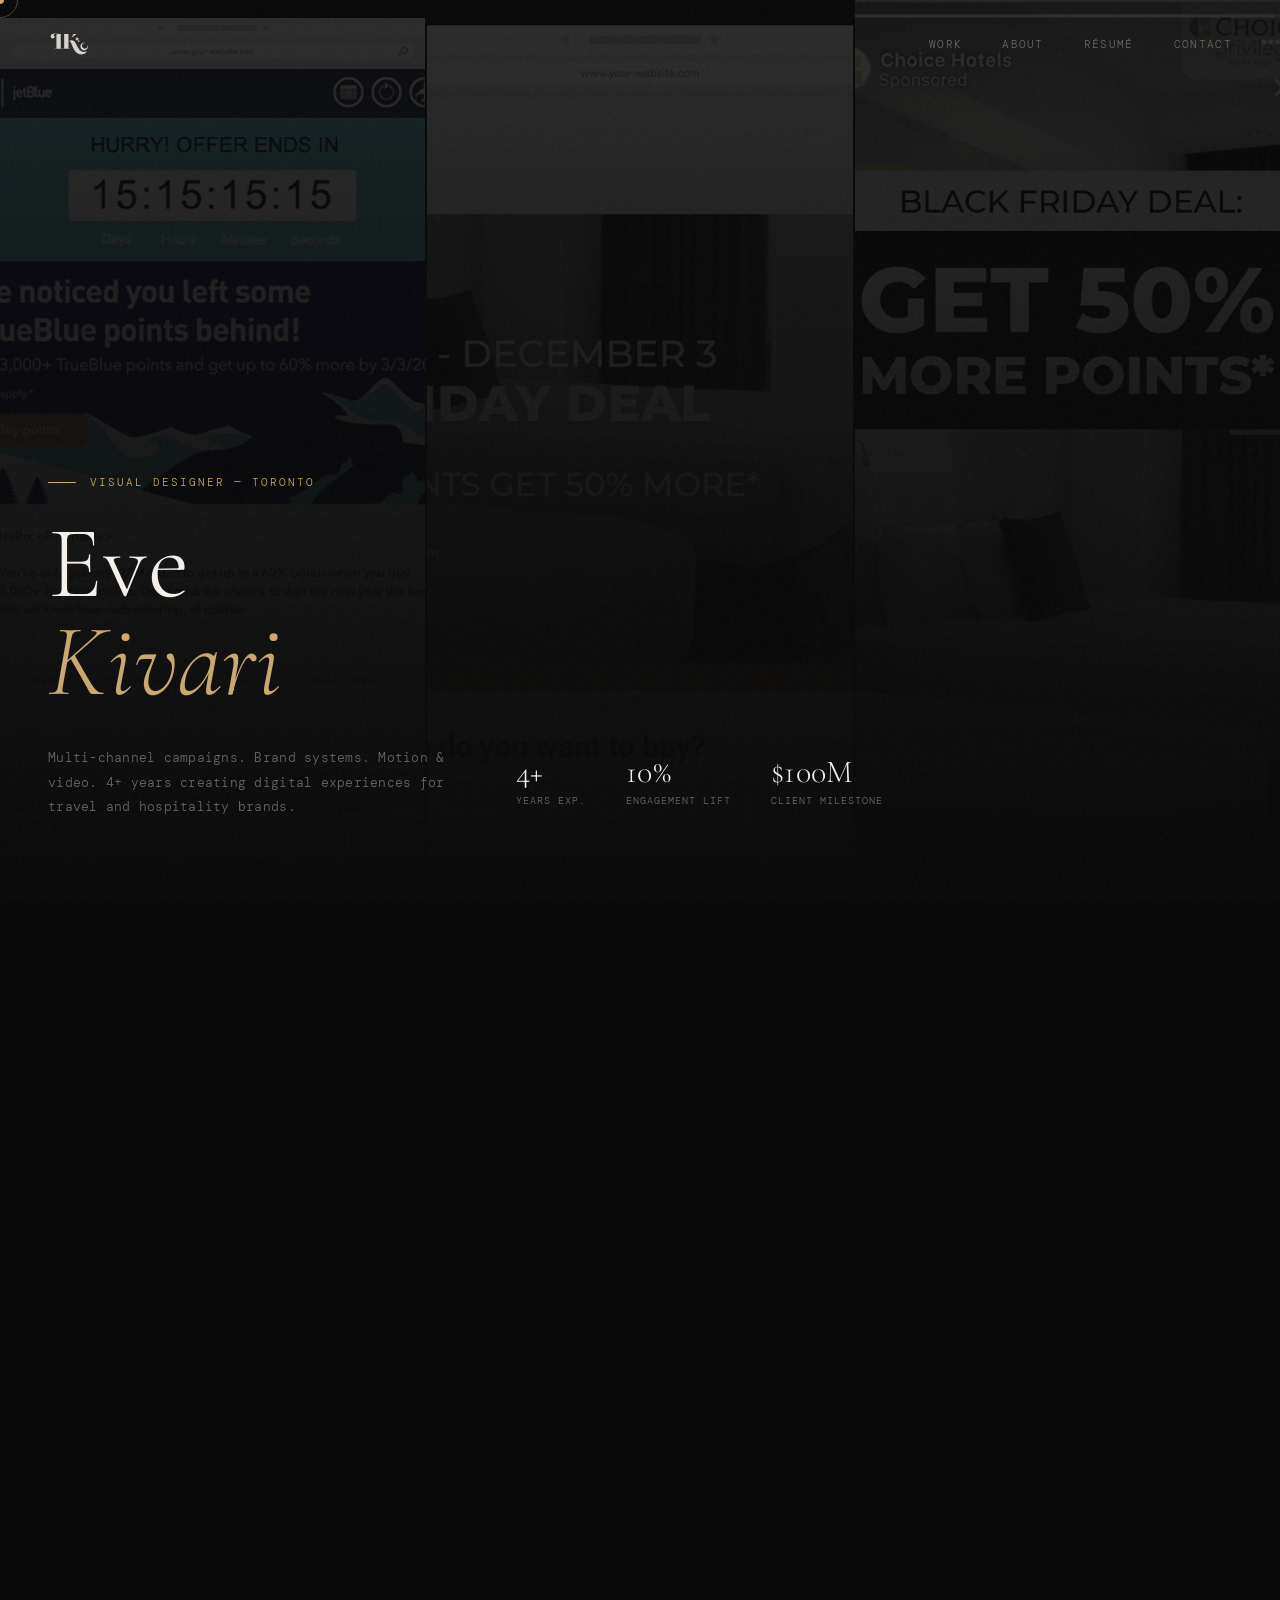
==== commit 483b0167: "Add files via upload" ====
--- a/index.html
+++ b/index.html
@@ -530,8 +530,8 @@
   <!-- Hero -->
   <section id="hero">
     <div class="hero-bg" aria-hidden="true">
-      <img src="assets/images/jetblue/mockup-desktop.png" alt="" />
-      <img src="assets/images/choice/storefront-desktop.png" alt="" />
+      <img src="assets/images/mockups/jetblue-desktop-mockup.png" alt="" />
+      <img src="assets/images/mockups/choice-desktop-mockup.png" alt="" />
       <img src="assets/images/choice/ig-story-1.png" alt="" />
     </div>
     <div class="hero-content">
@@ -560,7 +560,7 @@
       <!-- JetBlue -->
       <a class="card reveal" href="jetblue.html">
         <div class="card-thumb">
-          <img src="assets/images/jetblue/mockup-desktop.png" alt="JetBlue email mockup showing illustrated mountain scene" />
+          <img src="assets/images/mockups/jetblue-desktop-mockup.png" alt="JetBlue email in browser mockup showing mountain illustration" />
           <div class="card-thumb-overlay"></div>
           <span class="card-view-btn">View case study</span>
         </div>
@@ -622,7 +622,7 @@
       <!-- Choice Hotels -->
       <a class="card reveal reveal-delay-2" href="choice.html">
         <div class="card-thumb">
-          <img src="assets/images/choice/storefront-desktop.png" alt="Choice Hotels Black Friday storefront mockup" />
+          <img src="assets/images/mockups/choice-desktop-mockup.png" alt="Choice Hotels storefront in browser mockup" />
           <div class="card-thumb-overlay"></div>
           <span class="card-view-btn">View case study</span>
         </div>
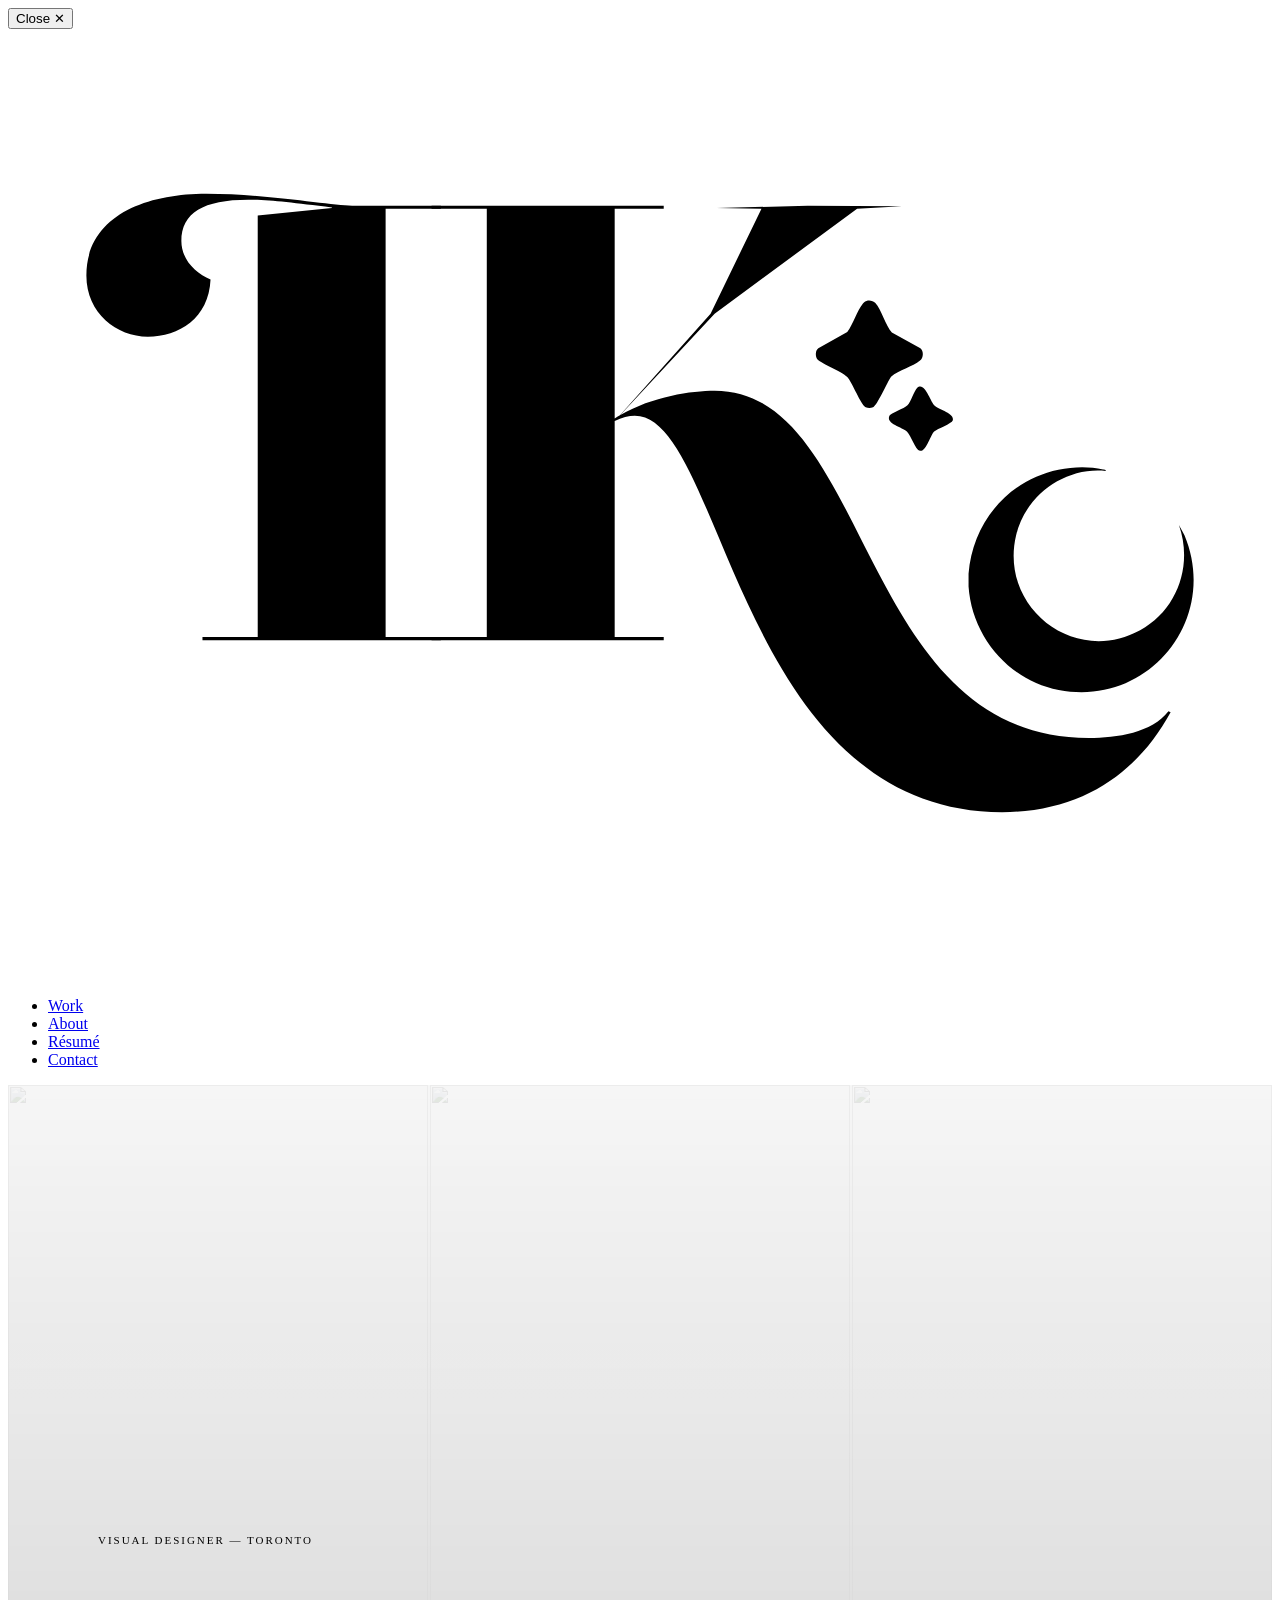
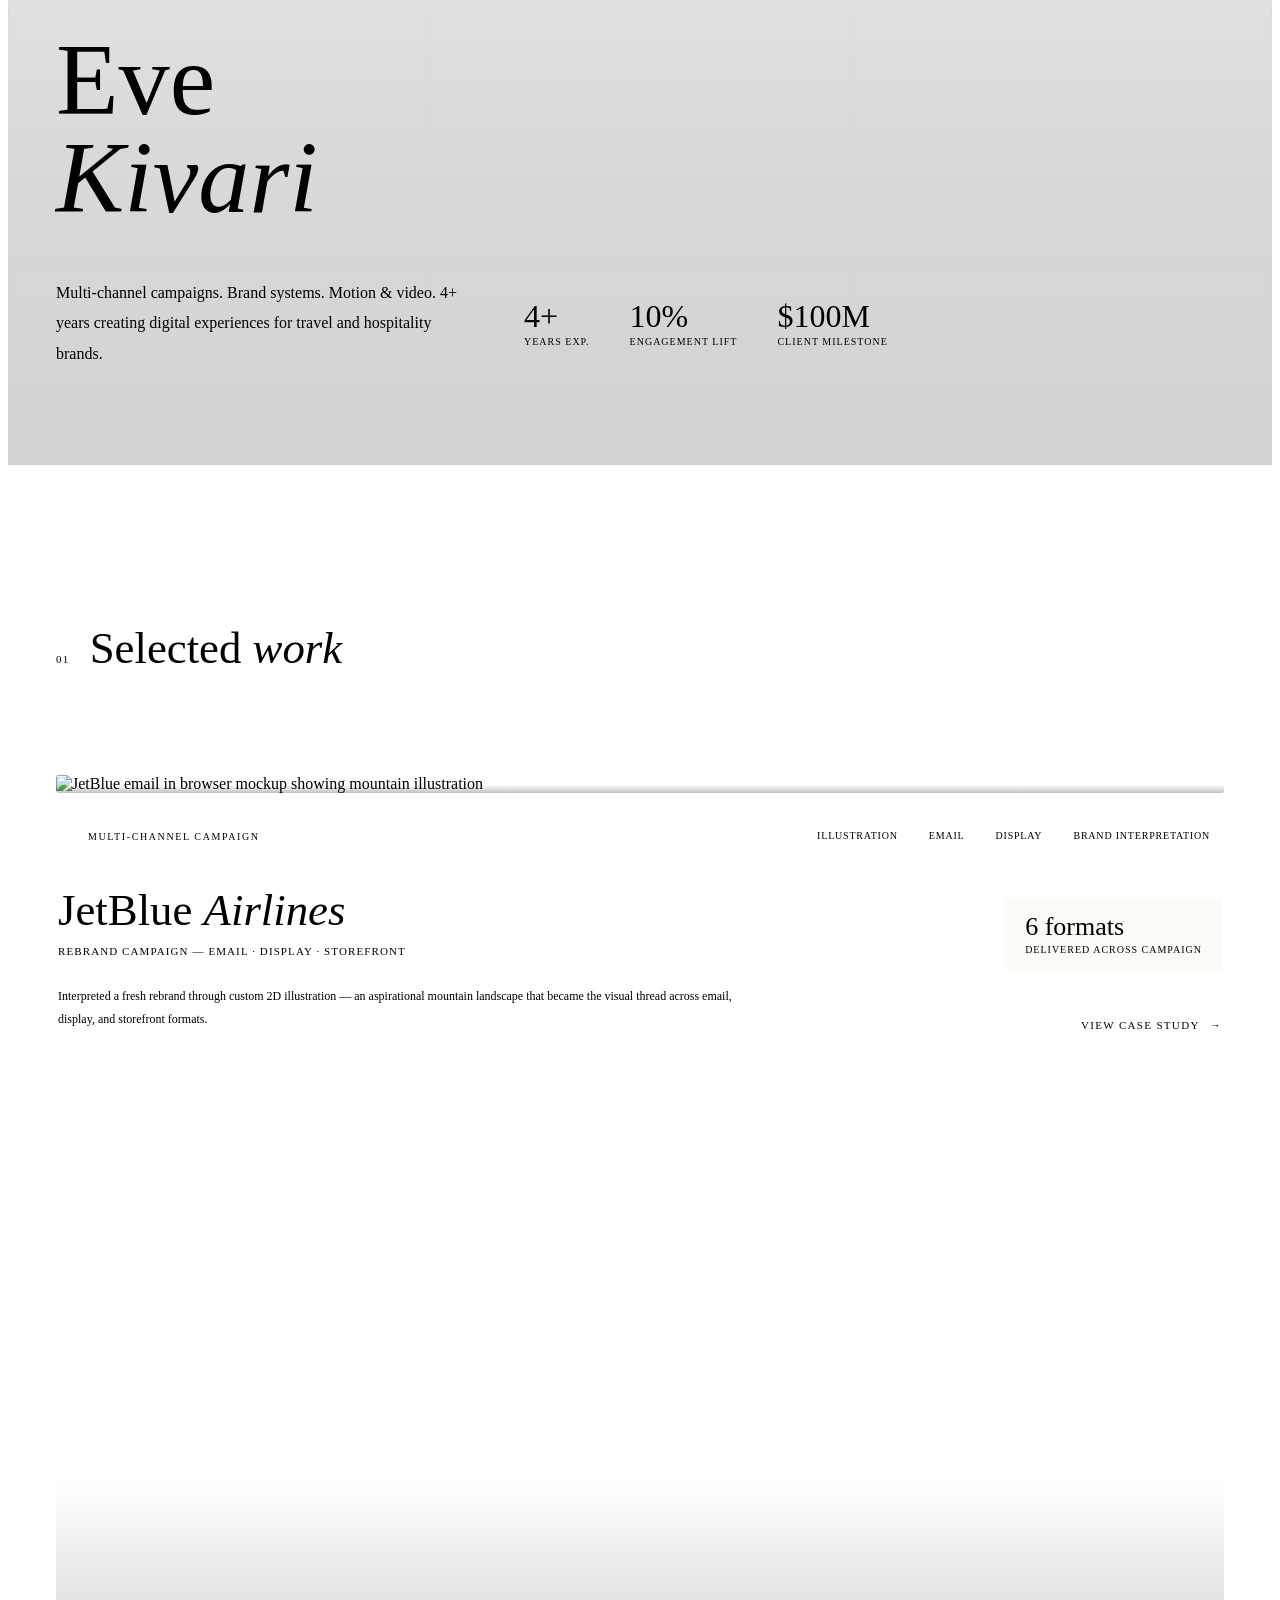
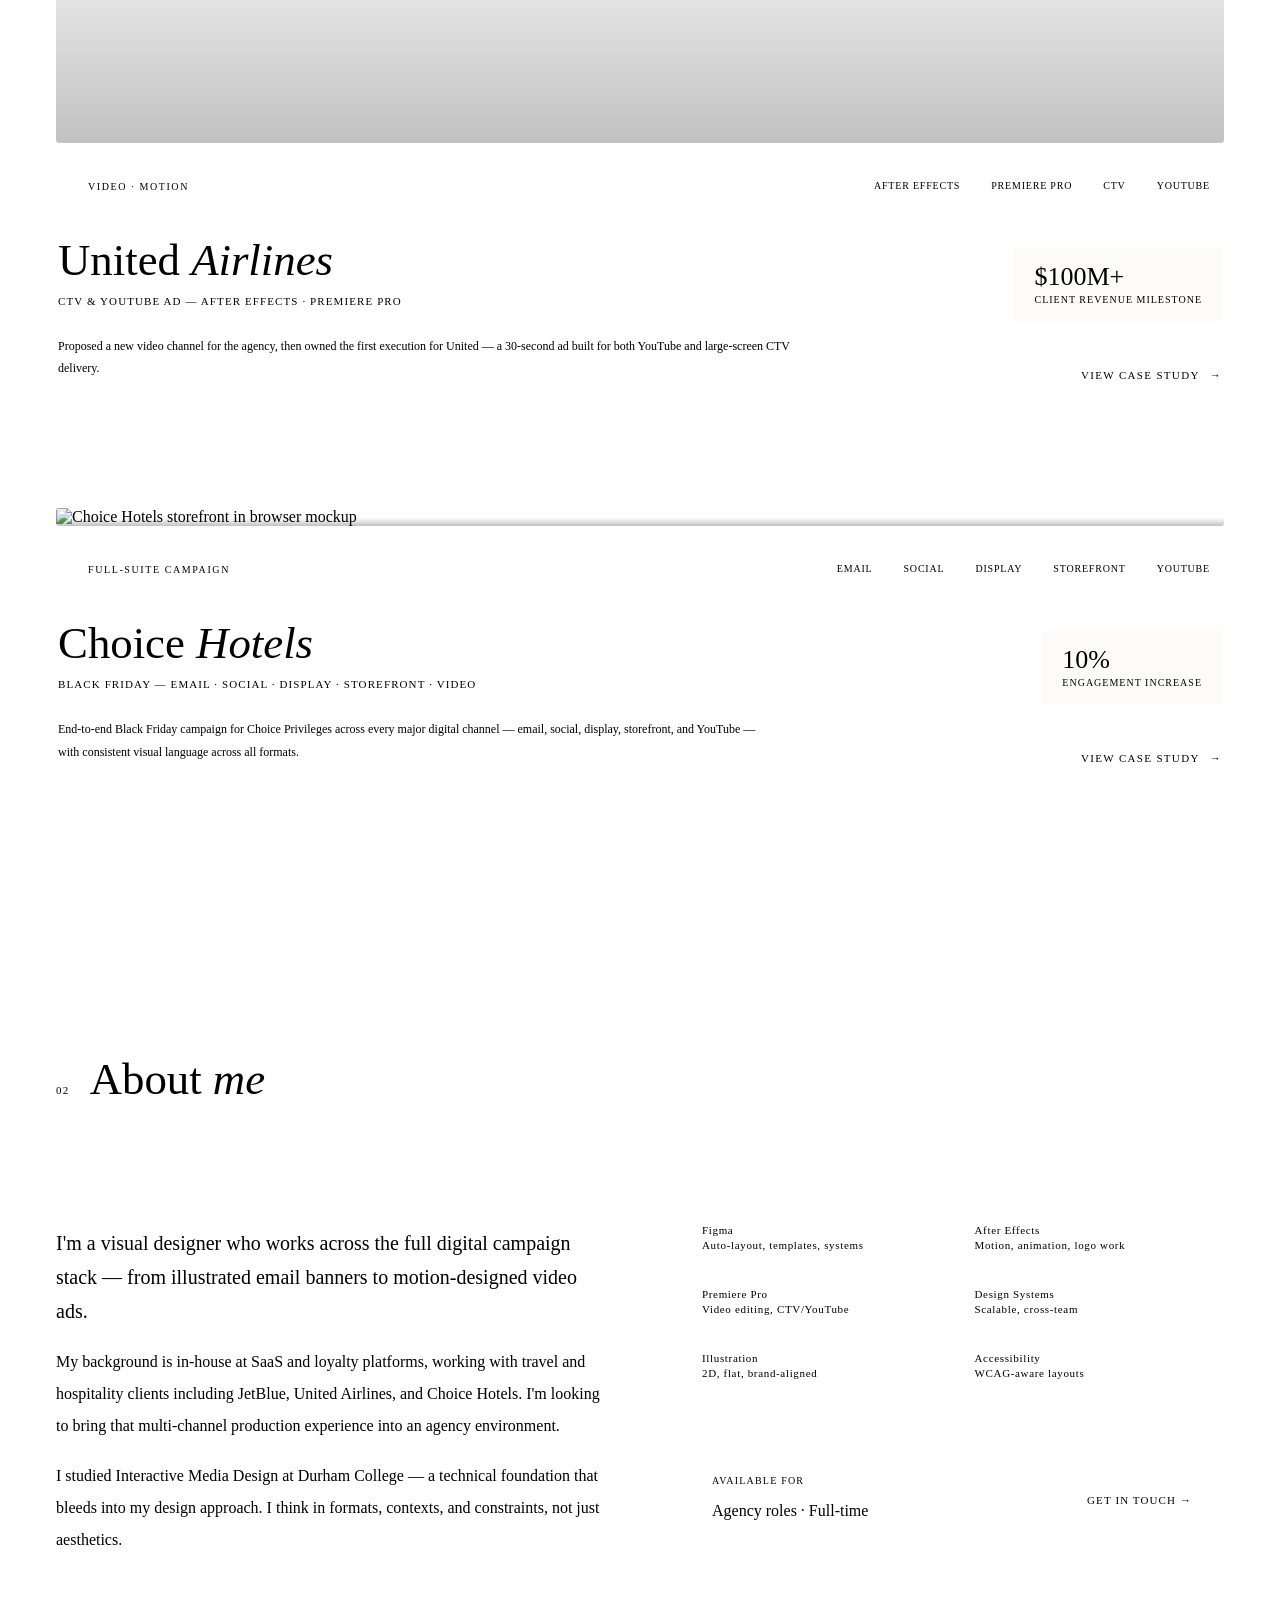
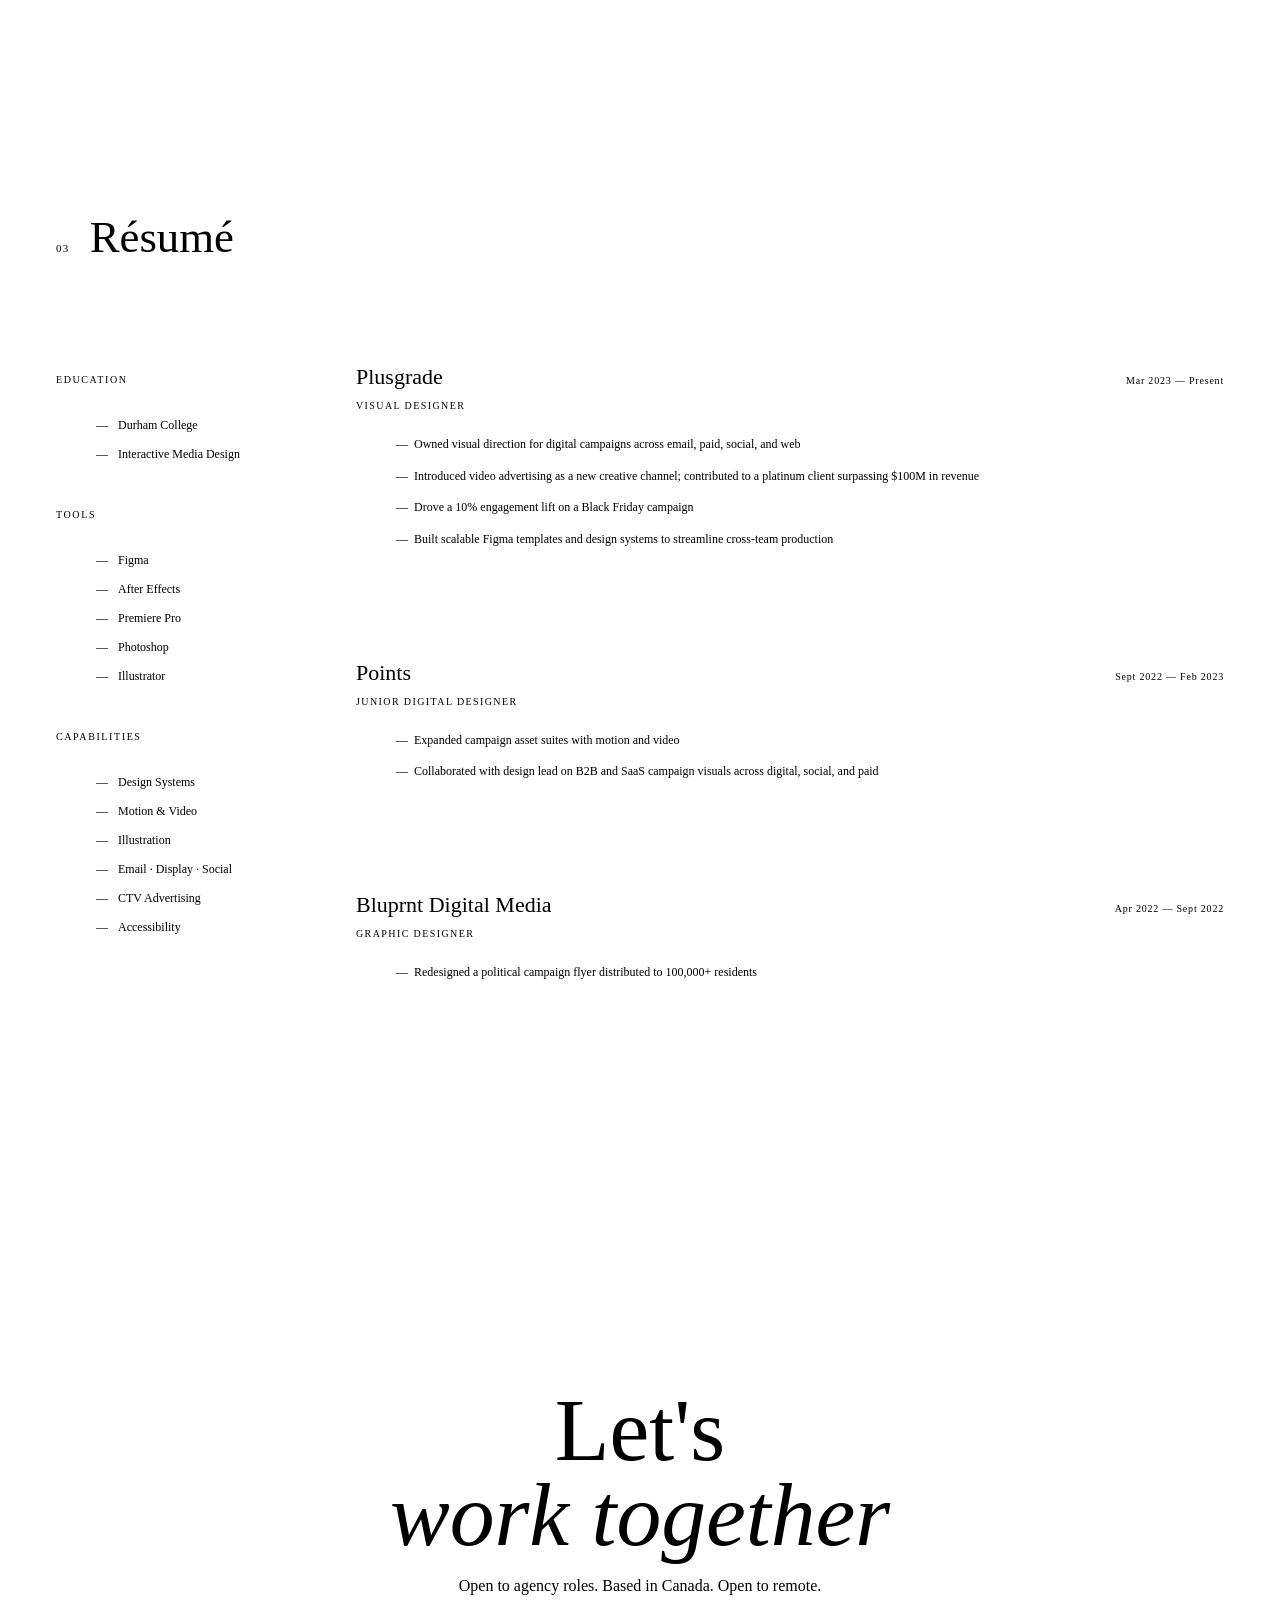
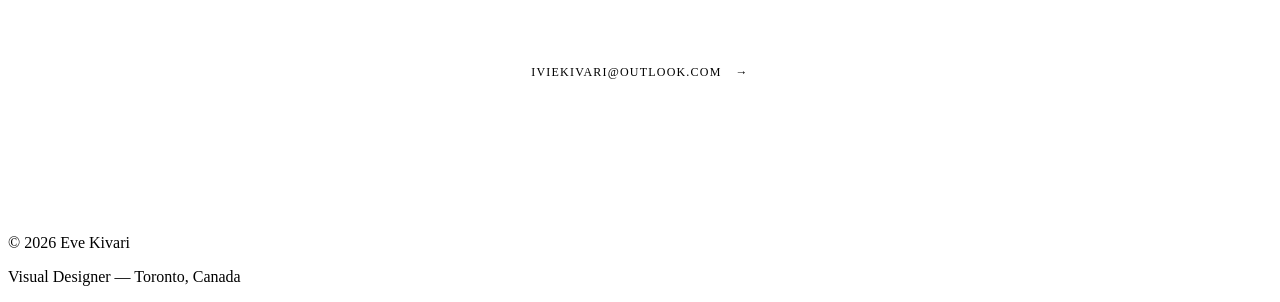
==== commit aa2ead9e: "Add files via upload" ====
--- a/index.html
+++ b/index.html
@@ -759,4 +759,14 @@
   <section id="contact">
     <h2 class="contact-heading reveal">Let's<br><em>work together</em></h2>
     <p class="contact-sub reveal reveal-delay-1">Open to agency roles. Based in Canada. Open to remote.</p>
-    <a class="contact-btn reveal reveal-delay-2" href="/cdn-cgi/l/email-protection#741d021d111f1d0215061d341b0100181b1b1f5a171b19"><span class="__cf_email__" data-cfemail="e38a958a86888a9582918aa38c96978f8c8c88cd808c8e">[email&#160;protecte+    <a class="contact-btn reveal reveal-delay-2" href="mailto:iviekivari@outlook.com">iviekivari@outlook.com</a>
+  </section>
+
+  <footer>
+    <p>© 2026 Eve Kivari</p>
+    <p>Visual Designer — Toronto, Canada</p>
+  </footer>
+
+  <script src="assets/main.js"></script>
+</body>
+</html>
